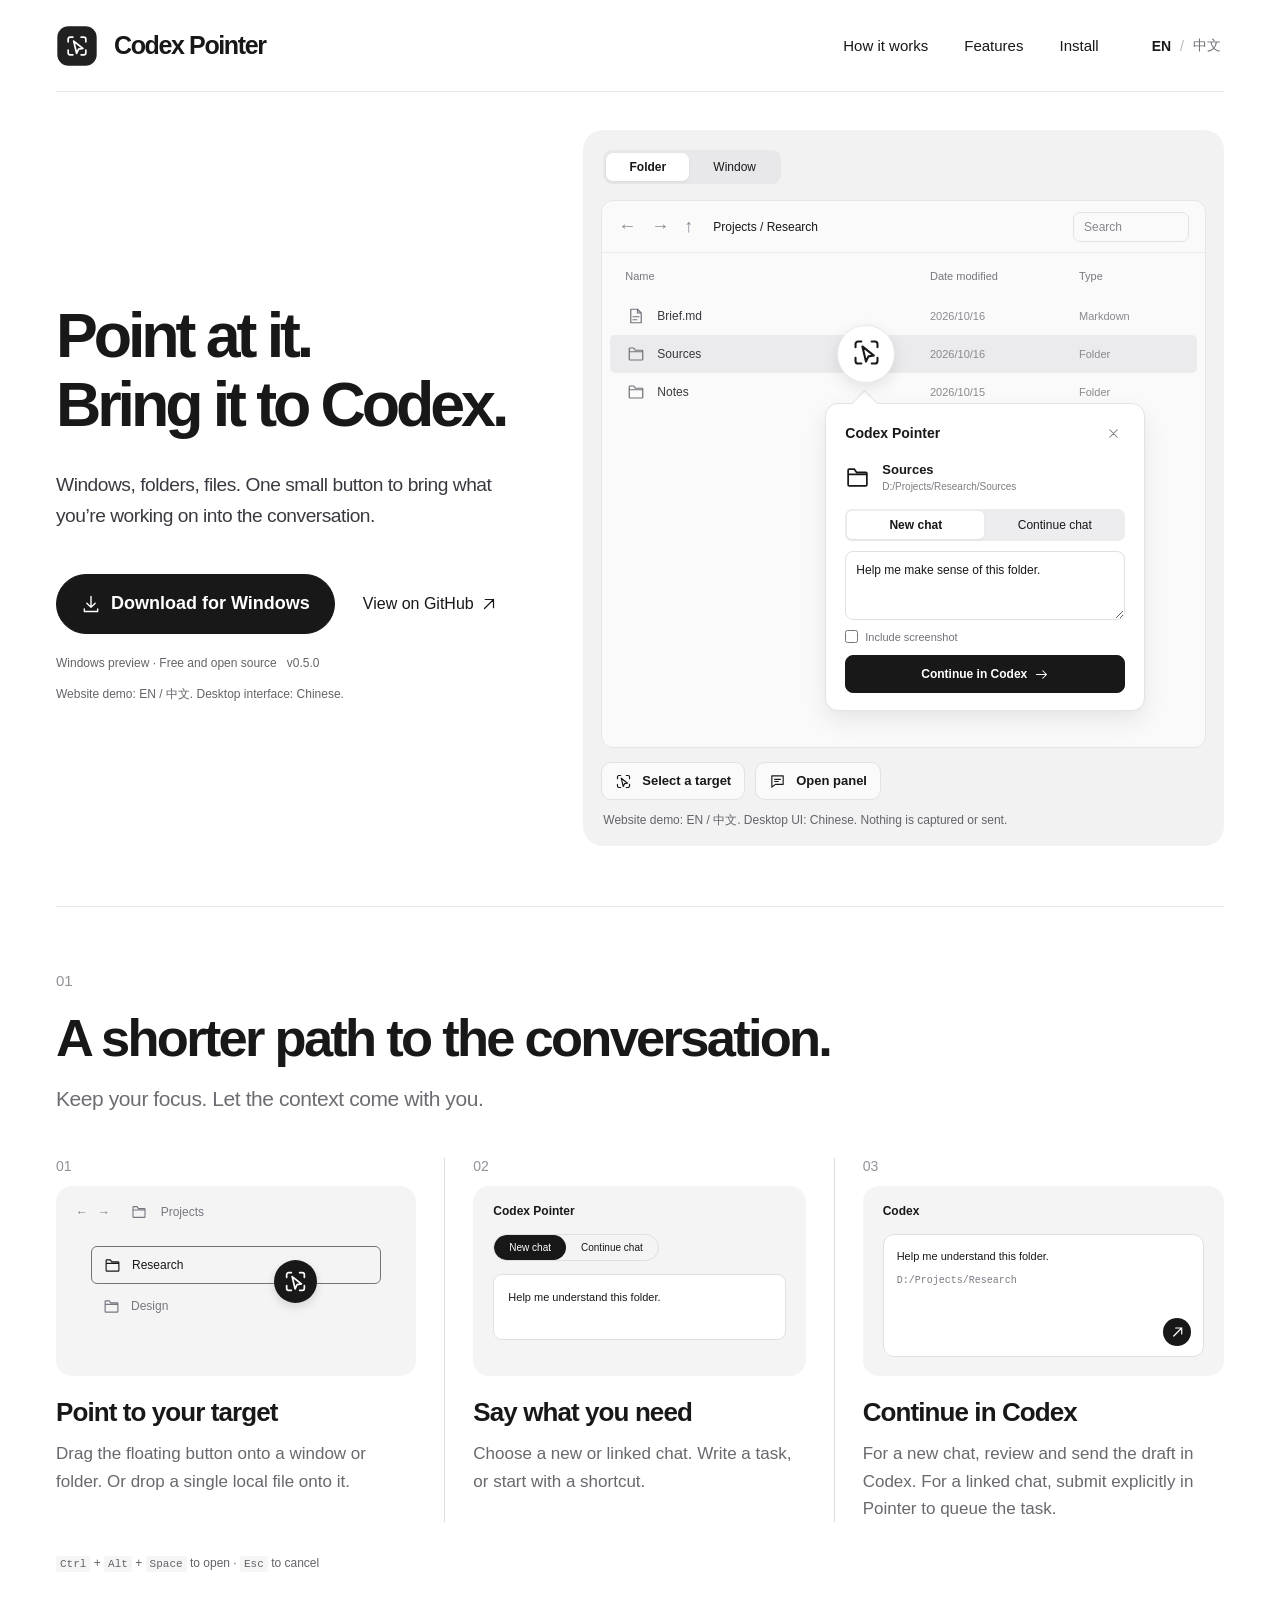
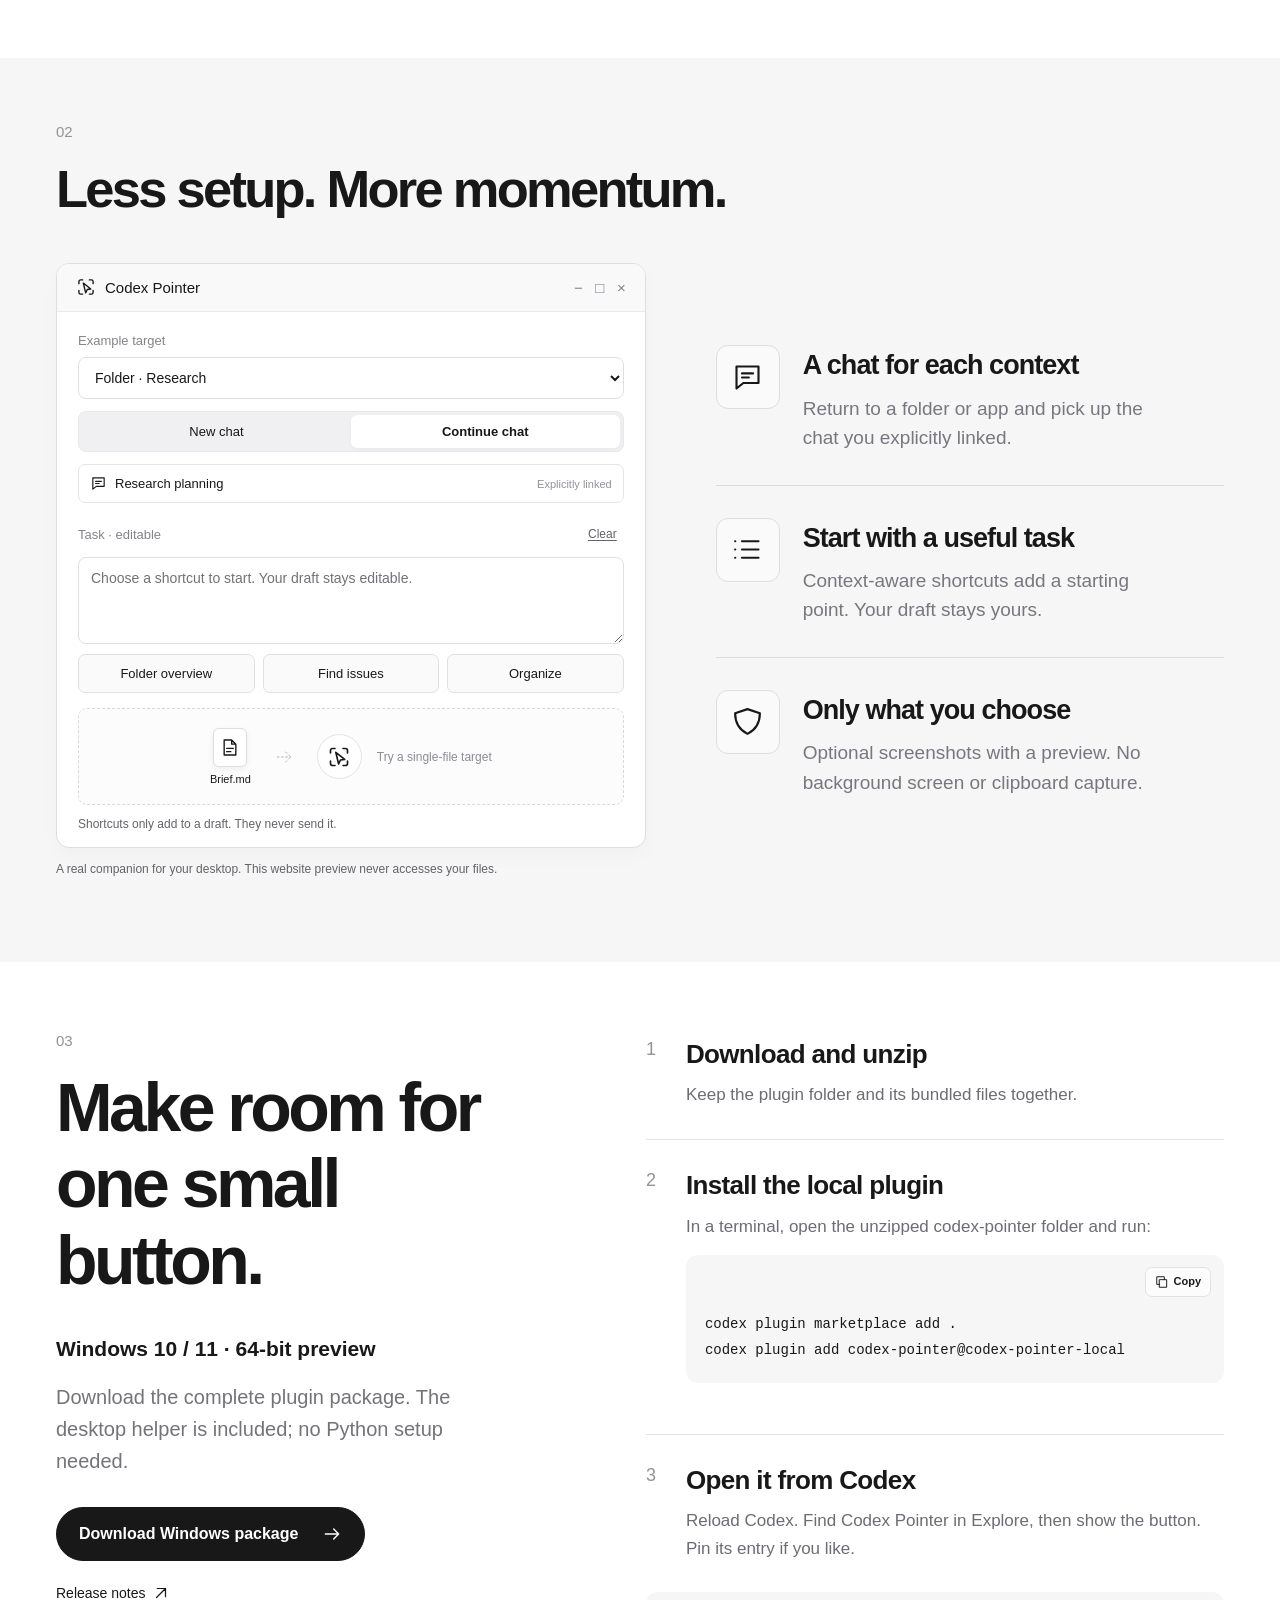
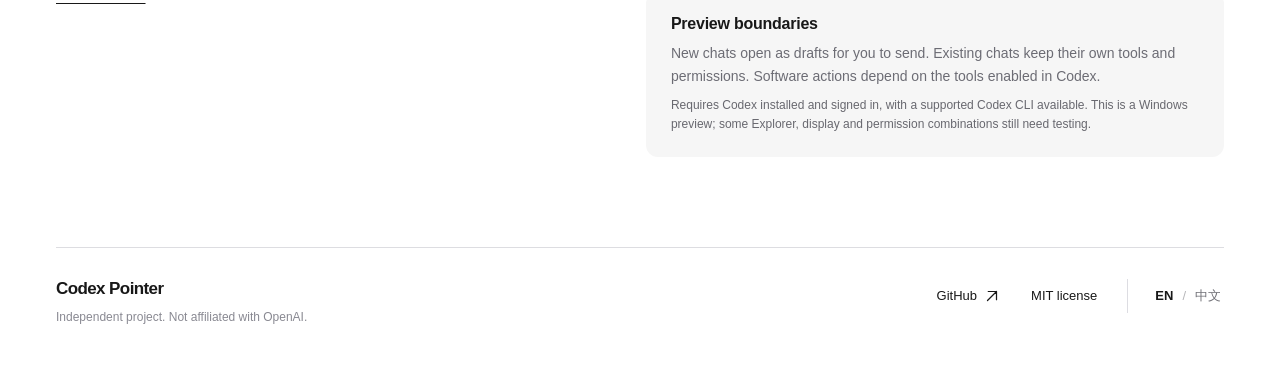
==== website/index.html @ 59f1fc60 "Add bilingual product website and GitHub Pages deployment" ====
<!doctype html>
<html lang="en">
  <head>
    <meta charset="utf-8" />
    <meta name="viewport" content="width=device-width,initial-scale=1" />
    <meta name="color-scheme" content="light" />
    <meta
      name="description"
      content="A small Windows button that brings your selected window, folder or file into Codex. Independent, free and open source."
    />
    <meta
      property="og:title"
      content="Codex Pointer — Point at it. Bring it to Codex."
    />
    <meta
      property="og:description"
      content="One small button. The context you choose. A shorter path to the conversation."
    />
    <meta property="og:type" content="website" />
    <meta name="theme-color" content="#ffffff" />
    <title>Codex Pointer — Point at it. Bring it to Codex.</title>
    <link rel="icon" type="image/svg+xml" href="assets/pointer.svg" />
    <link rel="stylesheet" href="styles.css" />
    <script defer src="config.js"></script>
    <script defer src="app.js"></script>
  </head>
  <body>
    <a class="skip-link" href="#main" data-i18n="skip">Skip to content</a>
    <header class="site-header shell">
      <a href="#" class="brand" aria-label="Codex Pointer home"
        ><img src="assets/pointer.svg" width="40" height="40" alt="" /><span
          >Codex Pointer</span
        ></a
      >
      <nav
        class="main-nav"
        aria-label="Main navigation"
        data-i18n-aria="navLabel"
      >
        <a href="#how-it-works" data-i18n="navHow">How it works</a
        ><a href="#features" data-i18n="navFeatures">Features</a
        ><a href="#install" data-i18n="navInstall">Install</a>
      </nav>
      <div class="language-switch" role="group" aria-label="Language">
        <button type="button" data-language="en" aria-pressed="true">EN</button
        ><span aria-hidden="true">/</span
        ><button type="button" data-language="zh" aria-pressed="false">
          中文
        </button>
      </div>
    </header>
    <main id="main" tabindex="-1">
      <section class="hero shell" aria-labelledby="hero-heading">
        <div class="hero-copy">
          <h1 id="hero-heading">
            <span data-i18n="heroOne">Point at it.</span
            ><span data-i18n="heroTwo">Bring it to Codex.</span>
          </h1>
          <p class="hero-description" data-i18n="heroBody">
            Windows, folders, files. One small button to bring what you’re
            working on into the conversation.
          </p>
          <div class="hero-actions">
            <a class="button primary" data-link="download" href="#install"
              ><span data-icon="download"></span
              ><span data-i18n="download">Download for Windows</span></a
            ><a class="text-link" data-link="repository" href="#install"
              ><span data-i18n="github">View on GitHub</span
              ><span data-icon="up-right"></span
            ></a>
          </div>
          <p class="release-caption">
            <span data-i18n="heroCaption"
              >Windows preview · Free and open source</span
            ><span class="version" data-version></span>
          </p>
          <p class="native-language" data-i18n="nativeLanguage">
            Website demo: EN / 中文. Desktop interface: Chinese.
          </p>
        </div>
        <div
          class="demo-canvas"
          aria-label="Interactive product preview"
          data-i18n-aria="demoLabel"
        >
          <div
            class="demo-tabs"
            role="tablist"
            aria-label="Example target"
            data-i18n-aria="demoTabs"
          >
            <button
              type="button"
              id="folder-tab"
              role="tab"
              aria-selected="true"
              aria-controls="demo-desktop"
              tabindex="0"
              data-demo-kind="folder"
              data-i18n="folder"
            >
              Folder</button
            ><button
              type="button"
              id="window-tab"
              role="tab"
              aria-selected="false"
              aria-controls="demo-desktop"
              tabindex="-1"
              data-demo-kind="window"
              data-i18n="window"
            >
              Window
            </button>
          </div>
          <div
            class="desktop-preview"
            id="demo-desktop"
            role="tabpanel"
            aria-labelledby="folder-tab"
          >
            <div class="explorer-toolbar">
              <span class="toolbar-arrows" aria-hidden="true"
                >← &nbsp; → &nbsp; ↑</span
              ><span class="breadcrumb" data-i18n="breadcrumb"
                >Projects / Research</span
              ><span class="mock-search" data-i18n="search">Search</span>
            </div>
            <div id="folder-content" class="folder-content">
              <div class="file-heading">
                <span data-i18n="name">Name</span
                ><span data-i18n="modified">Date modified</span
                ><span data-i18n="type">Type</span>
              </div>
              <button
                class="file-row"
                type="button"
                data-demo-file="brief"
                aria-pressed="false"
              >
                <span data-icon="file"></span><span>Brief.md</span
                ><time>2026/10/16</time
                ><span class="file-type">Markdown</span></button
              ><button
                class="file-row is-selected"
                type="button"
                data-demo-file="sources"
                aria-pressed="true"
              >
                <span data-icon="folder"></span><span>Sources</span
                ><time>2026/10/16</time
                ><span class="file-type" data-i18n="folder"
                  >Folder</span
                ></button
              ><button
                class="file-row"
                type="button"
                data-demo-file="notes"
                aria-pressed="false"
              >
                <span data-icon="folder"></span><span>Notes</span
                ><time>2026/10/15</time
                ><span class="file-type" data-i18n="folder">Folder</span>
              </button>
            </div>
            <div id="window-content" class="window-content" hidden>
              <div class="output-title">
                <span data-icon="window"></span
                ><span data-i18n="buildOutput">Build output</span>
              </div>
              <pre><span class="code-muted">&gt; npm run build</span>

Error: Cannot find module './config'
  at src/main.ts:12:8</pre>
              <p data-i18n="windowHint">
                Bring the window context into your next question.
              </p>
            </div>
            <button
              type="button"
              class="floating-pointer"
              id="demo-pointer"
              aria-expanded="true"
              aria-controls="demo-panel"
              aria-label="Toggle example panel"
              data-i18n-aria="togglePanel"
            >
              <span data-icon="pointer"></span>
            </button>
            <section
              class="demo-panel"
              id="demo-panel"
              aria-label="Example task panel"
              data-i18n-aria="panelLabel"
            >
              <div class="panel-header">
                <span>Codex Pointer</span
                ><button
                  type="button"
                  class="icon-button"
                  id="close-panel"
                  aria-label="Close example panel"
                  data-i18n-aria="closePanel"
                >
                  <span data-icon="close"></span>
                </button>
              </div>
              <div class="panel-target">
                <span data-icon="folder" id="demo-target-icon"></span>
                <div>
                  <strong id="demo-target-name">Sources</strong
                  ><span id="demo-target-path"
                    >D:/Projects/Research/Sources</span
                  >
                </div>
              </div>
              <div
                class="chat-tabs"
                role="group"
                aria-label="Example conversation"
                data-i18n-aria="chatChoice"
              >
                <button
                  type="button"
                  class="is-active"
                  data-chat="new"
                  aria-pressed="true"
                  data-i18n="newChat"
                >
                  New chat</button
                ><button
                  type="button"
                  data-chat="continue"
                  aria-pressed="false"
                  data-i18n="continueChat"
                >
                  Continue chat
                </button>
              </div>
              <p class="linked-chat" id="linked-chat" hidden>
                <span data-icon="chat"></span
                ><span data-i18n="linkedChat">Linked: Research planning</span>
              </p>
              <label class="sr-only" for="demo-task" data-i18n="taskLabel"
                >Example task</label
              ><textarea id="demo-task" rows="2" spellcheck="false">
Help me make sense of this folder.</textarea
              ><label class="screenshot-option"
                ><input type="checkbox" id="demo-screenshot" /><span
                  data-i18n="includeScreenshot"
                  >Include screenshot</span
                ></label
              ><button
                class="button primary demo-continue"
                id="demo-continue"
                type="button"
              >
                <span data-i18n="continueInCodex">Continue in Codex</span
                ><span data-icon="arrow"></span>
              </button>
            </section>
          </div>
          <div class="demo-controls">
            <button class="button quiet" id="select-target" type="button">
              <span data-icon="pointer"></span
              ><span data-i18n="selectTarget">Select a target</span></button
            ><button class="button quiet" id="open-panel" type="button">
              <span data-icon="chat"></span
              ><span data-i18n="openPanel">Open panel</span>
            </button>
          </div>
          <p
            class="demo-disclaimer"
            id="demo-status"
            role="status"
            data-i18n="demoNote"
          >
            Website demo: EN / 中文. Desktop UI: Chinese. Nothing is captured or
            sent.
          </p>
        </div>
      </section>
      <section
        class="workflow section shell"
        id="how-it-works"
        aria-labelledby="how-heading"
      >
        <div class="section-index" aria-hidden="true">01</div>
        <h2 id="how-heading" data-i18n="howHeading">
          A shorter path to the conversation.
        </h2>
        <p class="section-intro" data-i18n="howIntro">
          Keep your focus. Let the context come with you.
        </p>
        <div class="steps">
          <article class="step">
            <span class="step-number" aria-hidden="true">01</span>
            <div class="step-visual select-visual" aria-hidden="true">
              <div class="mini-toolbar">
                ← &nbsp; → &nbsp; <span data-icon="folder"></span> Projects
              </div>
              <div class="mini-file">
                <span data-icon="folder"></span><span>Research</span
                ><span class="mini-pointer"
                  ><span data-icon="pointer"></span
                ></span>
              </div>
              <div class="mini-file faded">
                <span data-icon="folder"></span> Design
              </div>
            </div>
            <h3 data-i18n="stepOneTitle">Point to your target</h3>
            <p data-i18n="stepOneBody">
              Drag the floating button onto a window or folder. Or drop a single
              local file onto it.
            </p>
          </article>
          <article class="step">
            <span class="step-number" aria-hidden="true">02</span>
            <div class="step-visual task-visual" aria-hidden="true">
              <div class="mini-title">Codex Pointer</div>
              <div class="mini-segment">
                <span data-i18n="newChat">New chat</span
                ><span data-i18n="continueChat">Continue chat</span>
              </div>
              <div class="mini-text" data-i18n="miniTask">
                Help me understand this folder.
              </div>
            </div>
            <h3 data-i18n="stepTwoTitle">Say what you need</h3>
            <p data-i18n="stepTwoBody">
              Choose a new or linked chat. Write a task, or start with a
              shortcut.
            </p>
          </article>
          <article class="step">
            <span class="step-number" aria-hidden="true">03</span>
            <div class="step-visual chat-visual" aria-hidden="true">
              <div class="mini-title">Codex</div>
              <div class="mini-chat">
                <span data-i18n="miniTask">Help me understand this folder.</span
                ><code>D:/Projects/Research</code
                ><span class="mini-send"><span data-icon="arrow"></span></span>
              </div>
            </div>
            <h3 data-i18n="stepThreeTitle">Continue in Codex</h3>
            <p data-i18n="stepThreeBody">
              For a new chat, review and send the draft in Codex. For a linked
              chat, submit explicitly in Pointer to queue the task.
            </p>
          </article>
        </div>
        <p class="keyboard-note">
          <kbd>Ctrl</kbd> + <kbd>Alt</kbd> + <kbd>Space</kbd>
          <span data-i18n="keyOpen">to open</span
          ><span aria-hidden="true"> · </span><kbd>Esc</kbd>
          <span data-i18n="keyCancel">to cancel</span>
        </p>
      </section>
      <section
        class="features section"
        id="features"
        aria-labelledby="features-heading"
      >
        <div class="shell">
          <div class="section-index" aria-hidden="true">02</div>
          <h2 id="features-heading" data-i18n="featureHeading">
            Less setup. More momentum.
          </h2>
          <div class="feature-layout">
            <div class="feature-demo">
              <div class="feature-panel">
                <div class="feature-panel-title">
                  <span data-icon="pointer"></span>Codex Pointer<span
                    class="fake-window-controls"
                    aria-hidden="true"
                    >− &nbsp; □ &nbsp; ×</span
                  >
                </div>
                <div class="feature-panel-body">
                  <label
                    class="field-label"
                    for="feature-context"
                    data-i18n="targetContext"
                    >Example target</label
                  ><select id="feature-context">
                    <option value="folder" data-i18n="sampleFolder">
                      Folder · Research
                    </option>
                    <option value="file" data-i18n="sampleFile">
                      File · Brief.md
                    </option>
                    <option value="window" data-i18n="sampleWindow">
                      Window · Build output
                    </option>
                  </select>
                  <div class="feature-chat-choice">
                    <span data-i18n="newChat">New chat</span
                    ><strong data-i18n="continueChat">Continue chat</strong>
                  </div>
                  <div class="remembered-chat">
                    <span data-icon="chat"></span
                    ><span data-i18n="researchChat">Research planning</span
                    ><span class="remembered-caption" data-i18n="explicitLink"
                      >Explicitly linked</span
                    >
                  </div>
                  <div class="field-label-row">
                    <label
                      for="shortcut-task"
                      class="field-label"
                      data-i18n="editableTask"
                      >Task · editable</label
                    ><button
                      type="button"
                      class="clear-task"
                      id="clear-task"
                      data-i18n="clearTask"
                    >
                      Clear
                    </button>
                  </div>
                  <textarea
                    id="shortcut-task"
                    rows="3"
                    data-i18n-placeholder="shortcutPlaceholder"
                    placeholder="Choose a shortcut to start. Your draft stays editable."
                  ></textarea>
                  <div
                    class="shortcut-buttons"
                    id="shortcut-buttons"
                    role="group"
                    aria-label="Example task shortcuts"
                    data-i18n-aria="shortcutLabel"
                  ></div>
                  <div class="file-drop-demo">
                    <button type="button" class="example-file" id="try-file">
                      <span data-icon="file"></span
                      ><span>Brief.md</span></button
                    ><span
                      class="drop-arrow"
                      data-icon="arrow"
                      aria-hidden="true"
                    ></span
                    ><span class="drop-pointer" aria-hidden="true"
                      ><span data-icon="pointer"></span
                    ></span>
                    <p data-i18n="tryFile">Try a single-file target</p>
                  </div>
                  <p
                    class="shortcut-status"
                    id="shortcut-status"
                    role="status"
                    data-i18n="shortcutsNote"
                  >
                    Shortcuts only fill a draft. They never send it.
                  </p>
                </div>
              </div>
              <p class="media-caption" data-i18n="featureDemoNote">
                A real companion for your desktop. This website preview never
                accesses your files.
              </p>
            </div>
            <div class="feature-list">
              <article>
                <span class="feature-icon" data-icon="chat"></span>
                <div>
                  <h3 data-i18n="featureOneTitle">A chat for each context</h3>
                  <p data-i18n="featureOneBody">
                    Return to a folder or app and pick up the chat you
                    explicitly linked.
                  </p>
                </div>
              </article>
              <article>
                <span class="feature-icon" data-icon="tasks"></span>
                <div>
                  <h3 data-i18n="featureTwoTitle">Start with a useful task</h3>
                  <p data-i18n="featureTwoBody">
                    Context-aware shortcuts add a starting point. Your draft
                    stays yours.
                  </p>
                </div>
              </article>
              <article>
                <span class="feature-icon" data-icon="shield"></span>
                <div>
                  <h3 data-i18n="featureThreeTitle">Only what you choose</h3>
                  <p data-i18n="featureThreeBody">
                    Optional screenshots with a preview. No background screen or
                    clipboard capture.
                  </p>
                </div>
              </article>
            </div>
          </div>
        </div>
      </section>
      <section
        class="install section shell"
        id="install"
        aria-labelledby="install-heading"
      >
        <div class="install-summary">
          <div class="section-index" aria-hidden="true">03</div>
          <h2 id="install-heading" data-i18n="installHeading">
            Make room for one small button.
          </h2>
          <p class="platform" data-i18n="platform">
            Windows 10 / 11 · 64-bit preview
          </p>
          <p class="install-description" data-i18n="installBody">
            Download the complete plugin package. The desktop helper is
            included; no Python setup needed.
          </p>
          <a
            class="button primary install-download"
            data-link="download"
            href="#install"
            ><span data-i18n="downloadPackage">Download Windows package</span
            ><span data-icon="arrow"></span></a
          ><a class="text-link release-link" data-link="release" href="#install"
            ><span data-i18n="releaseNotes">Release notes</span
            ><span data-icon="up-right"></span
          ></a>
        </div>
        <div class="install-instructions">
          <ol>
            <li>
              <h3 data-i18n="installOneTitle">Download and unzip</h3>
              <p data-i18n="installOneBody">
                Keep the plugin folder and its bundled files together.
              </p>
            </li>
            <li>
              <h3 data-i18n="installTwoTitle">Install the local plugin</h3>
              <p data-i18n="commandIntro">
                In a terminal, open the unzipped codex-pointer folder and run:
              </p>
              <div class="command-block">
                <pre id="install-commands"><code>codex plugin marketplace add .
codex plugin add codex-pointer@codex-pointer-local</code></pre>
                <button type="button" id="copy-commands" class="button quiet">
                  <span data-icon="copy"></span
                  ><span data-i18n="copy">Copy</span>
                </button>
              </div>
              <span id="copy-status" role="status" class="copy-status"></span>
            </li>
            <li>
              <h3 data-i18n="installThreeTitle">Open it from Codex</h3>
              <p data-i18n="installThreeBody">
                Reload Codex. Find Codex Pointer in Explore, then show the
                button. Pin its entry if you like.
              </p>
            </li>
          </ol>
          <aside class="preview-boundaries">
            <h3 data-i18n="boundariesTitle">Preview boundaries</h3>
            <p data-i18n="boundariesBody">
              New chats open as drafts for you to send. Existing chats keep
              their own tools and permissions. Software actions depend on the
              tools enabled in Codex.
            </p>
            <p data-i18n="requirements">
              Requires Codex installed and signed in, with a supported Codex CLI
              available. This is a Windows preview; some Explorer, display and
              permission combinations still need testing.
            </p>
          </aside>
        </div>
      </section>
    </main>
    <footer class="site-footer shell">
      <div>
        <a class="footer-brand" href="#">Codex Pointer</a>
        <p data-i18n="independent">
          Independent project. Not affiliated with OpenAI.
        </p>
      </div>
      <nav aria-label="Project links" data-i18n-aria="footerNav">
        <a class="text-link" data-link="repository" href="#install"
          >GitHub <span data-icon="up-right"></span></a
        ><a data-link="license" href="#install" data-i18n="license"
          >MIT license</a
        >
        <div class="language-switch" role="group" aria-label="Language">
          <button type="button" data-language="en" aria-pressed="true">
            EN</button
          ><span aria-hidden="true">/</span
          ><button type="button" data-language="zh" aria-pressed="false">
            中文
          </button>
        </div>
      </nav>
    </footer>
  </body>
</html>
---- website/styles.css ----
:root {
  --ink: #181818;
  --muted: #6c6c72;
  --surface: #f6f6f6;
  --line: #e7e7e7;
  --white: #fff;
  --radius: 18px;
  --ease: cubic-bezier(0.2, 0.75, 0.25, 1);
  font-family:
    Inter, "Segoe UI", Arial, "PingFang SC", "Microsoft YaHei", sans-serif;
  color: var(--ink);
  background: var(--white);
  font-synthesis: none;
}
* {
  box-sizing: border-box;
}
html {
  scroll-behavior: smooth;
  scroll-padding-top: 32px;
}
body {
  margin: 0;
}
button,
input,
textarea,
select {
  font: inherit;
}
button,
a,
input,
textarea,
select {
  -webkit-tap-highlight-color: transparent;
}
button,
a {
  touch-action: manipulation;
}
button {
  color: inherit;
  cursor: pointer;
}
a {
  color: inherit;
  text-decoration: none;
}
button {
  border: 0;
}
button:disabled {
  cursor: default;
}
button:focus-visible,
a:focus-visible,
input:focus-visible,
textarea:focus-visible,
select:focus-visible {
  outline: 2px solid var(--ink);
  outline-offset: 4px;
}
button:focus:not(:focus-visible) {
  outline: 0;
}
button,
textarea,
select,
input {
  accent-color: var(--ink);
}
[hidden] {
  display: none !important;
}
::selection {
  background: #dedee1;
  color: #111;
}
.shell {
  width: min(1392px, calc(100% - 112px));
  margin-inline: auto;
}
.site-header {
  min-height: 92px;
  display: flex;
  align-items: center;
  gap: 50px;
  border-bottom: 1px solid var(--line);
}
.brand {
  display: inline-flex;
  align-items: center;
  gap: 16px;
  font-size: 25px;
  font-weight: 650;
  letter-spacing: -0.055em;
  white-space: nowrap;
}
.brand img {
  border-radius: 11px;
  width: 42px;
  height: 42px;
}
.main-nav {
  margin-left: auto;
  display: flex;
  align-items: center;
  gap: 36px;
  font-size: 15px;
}
.main-nav a {
  padding-block: 12px;
}
.main-nav a,
.text-link {
  transition: color 150ms;
}
.main-nav a:hover,
.text-link:hover {
  color: #707075;
}
.language-switch {
  display: flex;
  align-items: center;
  gap: 6px;
  white-space: nowrap;
  font-size: 14px;
}
.language-switch button {
  background: transparent;
  padding: 8px 3px;
  color: #727278;
}
.language-switch button[aria-pressed="true"] {
  color: var(--ink);
  font-weight: 650;
}
.language-switch span {
  color: #b7b7ba;
}
.icon {
  display: inline-block;
  width: 20px;
  height: 20px;
  stroke: currentColor;
  fill: none;
  stroke-width: 1.65;
  stroke-linecap: round;
  stroke-linejoin: round;
  vertical-align: middle;
  flex-shrink: 0;
}
[data-icon] {
  display: inline-flex;
  align-items: center;
  justify-content: center;
  flex-shrink: 0;
}
.button {
  min-height: 48px;
  border-radius: 999px;
  display: inline-flex;
  align-items: center;
  justify-content: center;
  gap: 10px;
  padding: 13px 22px;
  font-size: 15px;
  font-weight: 550;
  line-height: 1.2;
  transition:
    background 160ms,
    transform 160ms,
    box-shadow 160ms;
}
.primary {
  background: var(--ink);
  color: white;
  border: 1px solid var(--ink);
}
.primary:hover {
  background: #343438;
  box-shadow: 0 4px 14px #00000014;
  transform: translateY(-1px);
}
.primary:active {
  transform: translateY(1px);
  box-shadow: none;
}
.quiet {
  background: #ffffffa8;
  border: 1px solid #e2e2e5;
  border-radius: 10px;
  font-size: 13px;
  min-height: 38px;
  padding: 9px 13px;
}
.quiet:hover {
  background: #fff;
  border-color: #c9c9cd;
}
.text-link {
  display: inline-flex;
  align-items: center;
  gap: 6px;
  font-size: 15px;
}
.text-link .icon {
  width: 18px;
  height: 18px;
}
.hero {
  min-height: 790px;
  display: grid;
  grid-template-columns: 0.43fr 0.57fr;
  gap: 44px;
  align-items: center;
  padding-block: 38px 60px;
}
.hero-copy {
  padding-bottom: 10px;
}
.hero h1 {
  font-size: clamp(43px, 4.6vw, 69px);
  line-height: 1.09;
  letter-spacing: -0.065em;
  font-weight: 650;
  margin: 0 0 32px;
}
.hero h1 span {
  display: block;
  white-space: nowrap;
}
.hero-description {
  font-size: clamp(17px, 1.5vw, 21px);
  line-height: 1.6;
  letter-spacing: -0.025em;
  max-width: 520px;
  margin: 0;
  color: #393940;
}
.hero-actions {
  margin-top: 42px;
  display: flex;
  align-items: center;
  gap: 28px;
  flex-wrap: wrap;
}
.hero-actions .button {
  min-height: 56px;
  font-size: 17px;
  padding-inline: 23px;
}
.hero-actions .text-link {
  font-size: 16px;
}
.release-caption {
  margin-top: 20px;
  font-size: 13px;
  color: #7a7a80;
  line-height: 1.6;
}
.version {
  font-size: 12px;
  margin-left: 10px;
  white-space: nowrap;
}
.demo-canvas {
  background: #f2f2f3;
  border-radius: 20px;
  min-width: 0;
  padding: 20px 18px 15px;
  position: relative;
}
.demo-tabs {
  display: inline-flex;
  gap: 2px;
  padding: 3px;
  background: #e8e8ea;
  border-radius: 9px;
  margin: 0 0 16px 2px;
}
.demo-tabs button {
  padding: 7px 22px;
  background: transparent;
  border-radius: 7px;
  font-size: 12px;
  min-width: 83px;
}
.demo-tabs button[aria-selected="true"] {
  background: #fff;
  box-shadow: 0 1px 3px #00000012;
  font-weight: 600;
}
.desktop-preview {
  height: 498px;
  background: #ffffffa8;
  border: 1px solid #e6e6e8;
  border-radius: 12px;
  position: relative;
  overflow: hidden;
}
.explorer-toolbar {
  height: 52px;
  display: flex;
  align-items: center;
  gap: 20px;
  border-bottom: 1px solid #eaeaec;
  padding: 0 16px;
  font-size: 12px;
}
.toolbar-arrows {
  font-size: 18px;
  color: #87878e;
}
.breadcrumb {
  white-space: nowrap;
}
.mock-search {
  margin-left: auto;
  width: 116px;
  border: 1px solid #e2e2e5;
  border-radius: 7px;
  padding: 7px 10px;
  color: #88888e;
  text-align: left;
}
.folder-content {
  padding: 0 8px;
}
.file-heading {
  display: grid;
  grid-template-columns: 1fr 139px 103px;
  gap: 10px;
  padding: 17px 15px 15px;
  font-size: 11px;
  color: #777780;
}
.file-row {
  display: grid;
  grid-template-columns: 22px 1fr 139px 103px;
  gap: 10px;
  width: 100%;
  align-items: center;
  padding: 10px 15px;
  text-align: left;
  background: transparent;
  border-radius: 5px;
  font-size: 12px;
  color: #38383e;
  transition: background 180ms;
}
.file-row .icon {
  width: 18px;
  height: 18px;
  color: #73737b;
}
.file-row time,
.file-type {
  color: #89898f;
  font-size: 11px;
}
.file-row.is-selected {
  background: #ebebed;
}
.file-row:hover {
  background: #e3e3e6;
}
.file-row:focus-visible {
  outline-offset: -2px;
}
.floating-pointer {
  position: absolute;
  top: 124px;
  left: 49%;
  z-index: 3;
  width: 58px;
  height: 58px;
  border-radius: 50%;
  background: #fff;
  box-shadow: 0 5px 16px #00000019;
  border: 1px solid #e9e9ec;
  transition:
    transform 180ms,
    box-shadow 180ms;
}
.floating-pointer .icon {
  height: 31px;
  width: 31px;
  stroke-width: 1.6;
}
.floating-pointer:hover {
  transform: translateY(-3px);
  box-shadow: 0 7px 22px #00000020;
}
.floating-pointer:active {
  transform: scale(0.96);
}
.demo-panel {
  position: absolute;
  z-index: 2;
  top: 202px;
  left: 46%;
  width: 292px;
  background: #fff;
  border: 1px solid #e3e3e6;
  border-radius: 13px;
  box-shadow:
    0 10px 25px #00000014,
    0 2px 5px #00000005;
  padding: 15px 17px;
  transform-origin: 45% 0;
  animation: panel-in 220ms var(--ease);
}
.demo-panel::before {
  content: "";
  position: absolute;
  top: -10px;
  left: 29px;
  width: 18px;
  height: 18px;
  transform: rotate(45deg);
  background: white;
  border-left: 1px solid #e3e3e6;
  border-top: 1px solid #e3e3e6;
}
.panel-header {
  font-size: 13px;
  font-weight: 600;
  display: flex;
  align-items: center;
  justify-content: space-between;
  margin-bottom: 17px;
  position: relative;
}
.icon-button {
  display: flex;
  justify-content: center;
  align-items: center;
  background: transparent;
  border-radius: 5px;
  width: 24px;
  height: 24px;
  color: #77777f;
}
.icon-button:hover {
  background: #f1f1f3;
}
.icon-button .icon {
  width: 15px;
  height: 15px;
}
.panel-target {
  display: flex;
  gap: 12px;
  align-items: center;
  margin-bottom: 17px;
  min-width: 0;
}
.panel-target > .icon,
.panel-target > [data-icon] .icon {
  width: 25px;
  height: 25px;
}
.panel-target > div {
  min-width: 0;
}
.panel-target strong {
  display: block;
  font-size: 13px;
  font-weight: 600;
  margin-bottom: 4px;
  white-space: nowrap;
  overflow: hidden;
  text-overflow: ellipsis;
}
.panel-target div span {
  font-size: 10px;
  display: block;
  color: #7c7c83;
  overflow: hidden;
  white-space: nowrap;
  text-overflow: ellipsis;
}
.chat-tabs {
  display: grid;
  grid-template-columns: 1fr 1fr;
  background: #ededf0;
  border-radius: 7px;
  padding: 2px;
  gap: 2px;
  margin-bottom: 10px;
}
.chat-tabs button {
  background: transparent;
  font-size: 11px;
  padding: 7px 4px;
  border-radius: 5px;
}
.chat-tabs button.is-active {
  background: #fff;
  box-shadow: 0 1px 3px #0000000e;
  font-weight: 600;
}
textarea {
  resize: vertical;
  display: block;
  line-height: 1.55;
  color: var(--ink);
  background: #fff;
  border: 1px solid #e0e0e4;
  border-radius: 8px;
  max-width: 100%;
}
.demo-panel textarea {
  width: 100%;
  min-height: 63px;
  max-height: 100px;
  font-size: 11px;
  padding: 9px 10px;
}
.linked-chat {
  font-size: 10px;
  display: flex;
  align-items: center;
  gap: 6px;
  color: #73737c;
  margin: 2px 0 8px;
}
.linked-chat .icon {
  width: 13px;
  height: 13px;
}
.screenshot-option {
  display: flex;
  align-items: center;
  gap: 7px;
  font-size: 10px;
  color: #71717a;
  margin: 10px 0 12px;
  cursor: pointer;
}
.screenshot-option input {
  margin: 0;
  width: 13px;
  height: 13px;
}
.demo-continue {
  width: 100%;
  font-size: 11px;
  min-height: 35px;
  padding: 9px 12px;
  gap: 7px;
  border-radius: 8px;
}
.demo-continue .icon {
  width: 15px;
  height: 15px;
}
.demo-controls {
  display: flex;
  gap: 10px;
  margin-top: 14px;
  align-items: center;
}
.demo-controls .icon {
  width: 17px;
  height: 17px;
}
.demo-disclaimer {
  margin: 11px 2px 0;
  color: #7c7c83;
  font-size: 10px;
  line-height: 1.6;
  min-height: 16px;
}
.window-content {
  padding: 21px 22px;
  color: #3f3f46;
}
.output-title {
  display: flex;
  align-items: center;
  gap: 8px;
  font-size: 13px;
  font-weight: 600;
}
.window-content pre {
  font-family: "SFMono-Regular", Consolas, monospace;
  font-size: 12px;
  line-height: 1.7;
  white-space: pre-wrap;
}
.code-muted {
  color: #8a8a92;
}
.window-content p {
  font-size: 11px;
  color: #85858d;
  max-width: 220px;
  line-height: 1.6;
}
.section {
  padding-block: 105px;
}
.workflow {
  border-top: 1px solid var(--line);
}
.section-index {
  font-size: 15px;
  color: #929298;
  margin-bottom: 20px;
}
.section h2 {
  font-size: clamp(33px, 3.5vw, 51px);
  line-height: 1.12;
  letter-spacing: -0.052em;
  font-weight: 650;
  margin: 0;
}
.section-intro {
  font-size: 21px;
  letter-spacing: -0.02em;
  line-height: 1.5;
  color: var(--muted);
  margin: 15px 0 0;
}
.steps {
  display: grid;
  grid-template-columns: repeat(3, minmax(0, 1fr));
  margin-top: 44px;
}
.step {
  padding: 0 28px;
  border-right: 1px solid #dedee1;
}
.step:first-child {
  padding-left: 0;
}
.step:last-child {
  padding-right: 0;
  border: 0;
}
.step-number {
  font-size: 14px;
  color: #929299;
  display: block;
  margin-bottom: 12px;
}
.step-visual {
  height: 190px;
  background: #f4f4f5;
  border-radius: 16px;
  overflow: hidden;
  padding: 18px 20px;
  margin-bottom: 21px;
  font-size: 12px;
  position: relative;
}
.mini-toolbar {
  display: flex;
  align-items: center;
  gap: 14px;
  color: #777780;
  margin-bottom: 26px;
}
.mini-toolbar .icon {
  width: 16px;
  height: 16px;
}
.mini-file {
  height: 38px;
  border: 1px solid #737379;
  border-radius: 6px;
  display: flex;
  align-items: center;
  gap: 11px;
  padding: 0 12px;
  position: relative;
  margin: 0 15px;
}
.mini-file .icon {
  width: 17px;
  height: 17px;
}
.mini-file.faded {
  border: 0;
  color: #777781;
  margin-top: 3px;
}
.mini-pointer {
  position: absolute;
  left: 63%;
  top: 13px;
  border-radius: 50%;
  background: var(--ink);
  color: white;
  box-shadow: 0 4px 10px #00000020;
  width: 43px;
  height: 43px;
  display: flex;
  align-items: center;
  justify-content: center;
}
.mini-pointer .icon {
  width: 25px;
  height: 25px;
}
.mini-title {
  font-size: 12px;
  font-weight: 600;
  margin-bottom: 16px;
}
.mini-segment {
  display: flex;
  border: 1px solid #dedee1;
  border-radius: 99px;
  overflow: hidden;
  margin-bottom: 13px;
  width: max-content;
  max-width: 100%;
  font-size: 10px;
}
.mini-segment > span {
  padding: 7px 15px;
}
.mini-segment > span:first-child {
  background: var(--ink);
  color: white;
  border-radius: 99px;
}
.mini-text {
  border: 1px solid #e0e0e3;
  border-radius: 9px;
  padding: 14px;
  background: #fff;
  font-size: 11px;
  height: 66px;
  line-height: 1.55;
}
.mini-chat {
  border: 1px solid #e0e0e3;
  border-radius: 11px;
  background: #fff;
  padding: 13px;
  min-height: 123px;
  line-height: 1.55;
  position: relative;
  font-size: 11px;
}
.mini-chat code {
  display: block;
  font:
    10px Consolas,
    monospace;
  color: #7a7a83;
  margin-top: 10px;
}
.mini-send {
  background: var(--ink);
  color: #fff;
  border-radius: 50%;
  position: absolute;
  right: 12px;
  bottom: 10px;
  width: 28px;
  height: 28px;
  display: flex;
  align-items: center;
  justify-content: center;
  transform: rotate(-45deg);
}
.mini-send .icon {
  width: 17px;
  height: 17px;
}
.step h3 {
  font-size: 24px;
  line-height: 1.2;
  letter-spacing: -0.035em;
  font-weight: 650;
  margin: 0 0 12px;
}
.step p {
  font-size: 16px;
  line-height: 1.6;
  color: #68686e;
  margin: 0;
  max-width: 370px;
}
.keyboard-note {
  font-size: 12px;
  color: #77777e;
  margin: 34px 0 0;
}
.keyboard-note kbd {
  font:
    11px "SFMono-Regular",
    Consolas,
    monospace;
  padding: 2px 4px;
  background: #f5f5f6;
  border-radius: 3px;
}
.features {
  background: #f6f6f6;
}
.feature-layout {
  display: grid;
  grid-template-columns: 1.16fr 1fr;
  gap: 70px;
  margin-top: 44px;
  align-items: center;
}
.feature-panel {
  background: white;
  border: 1px solid #dedee2;
  border-radius: 13px;
  box-shadow: 0 9px 20px #00000006;
  overflow: hidden;
}
.feature-panel-title {
  height: 43px;
  background: #f9f9fa;
  border-bottom: 1px solid #e9e9ec;
  display: flex;
  align-items: center;
  gap: 9px;
  font-size: 12px;
  padding: 0 19px;
}
.feature-panel-title .icon {
  width: 17px;
  height: 17px;
}
.fake-window-controls {
  color: #81818a;
  margin-left: auto;
}
.feature-panel-body {
  padding: 19px 21px 12px;
}
.field-label {
  display: block;
  font-size: 11px;
  line-height: 1.5;
  color: #84848b;
  margin-bottom: 7px;
}
.feature-panel select {
  width: 100%;
  border: 1px solid #dfdfe3;
  border-radius: 8px;
  background: white;
  font-size: 12px;
  padding: 10px 12px;
  margin-bottom: 12px;
  color: var(--ink);
}
.feature-chat-choice {
  display: grid;
  grid-template-columns: 1fr 1fr;
  background: #f0f0f2;
  border: 1px solid #e8e8eb;
  border-radius: 8px;
  padding: 3px;
  font-size: 11px;
  text-align: center;
  margin-bottom: 12px;
}
.feature-chat-choice span,
.feature-chat-choice strong {
  padding: 9px 4px;
  font-weight: 400;
}
.feature-chat-choice strong {
  font-weight: 550;
  border-radius: 6px;
  background: #fff;
  box-shadow: 0 1px 4px #00000008;
}
.remembered-chat {
  font-size: 11px;
  border: 1px solid #e5e5e8;
  border-radius: 7px;
  padding: 10px 11px;
  display: flex;
  align-items: center;
  gap: 8px;
  margin-bottom: 15px;
}
.remembered-chat .icon {
  width: 15px;
  height: 15px;
}
.remembered-caption {
  margin-left: auto;
  font-size: 9px;
  color: #92929b;
}
.field-label-row {
  display: flex;
  align-items: center;
  justify-content: space-between;
}
.clear-task {
  font-size: 10px;
  background: transparent;
  color: #85858f;
  padding: 2px 1px;
  margin-bottom: 7px;
  text-decoration: underline;
  text-underline-offset: 2px;
}
.feature-panel textarea {
  padding: 10px 12px;
  width: 100%;
  font-size: 12px;
  min-height: 76px;
  max-height: 180px;
}
.feature-panel textarea::placeholder {
  color: #9a9aa1;
}
.shortcut-buttons {
  display: flex;
  gap: 8px;
  margin-top: 10px;
}
.shortcut-buttons button {
  flex: 1;
  min-width: 0;
  border: 1px solid #e0e0e4;
  border-radius: 7px;
  background: #fafafa;
  padding: 9px 3px;
  font-size: 11px;
  transition: background 150ms;
}
.shortcut-buttons button:hover {
  background: #eeeeef;
}
.file-drop-demo {
  border: 1px dashed #d8d8de;
  border-radius: 9px;
  margin-top: 15px;
  display: flex;
  align-items: center;
  justify-content: center;
  gap: 15px;
  padding: 15px 12px;
  background: #fcfcfc;
}
.example-file {
  display: flex;
  flex-direction: column;
  align-items: center;
  background: transparent;
  gap: 6px;
  font-size: 9px;
  padding: 0;
}
.example-file > .icon,
.example-file > [data-icon] > .icon {
  height: 39px;
  width: 34px;
  padding: 6px;
  background: #fff;
  box-shadow: 0 2px 6px #00000010;
  border: 1px solid #dddde3;
  border-radius: 6px;
}
.example-file:hover > .icon,
.example-file:hover > [data-icon] > .icon {
  border-color: #777780;
}
.drop-arrow .icon {
  width: 36px;
  color: #a0a0a8;
  stroke-dasharray: 2 3;
  stroke-width: 1;
}
.drop-pointer {
  display: flex;
  align-items: center;
  justify-content: center;
  border: 1px solid #e4e4e8;
  background: #fff;
  border-radius: 50%;
  width: 45px;
  height: 45px;
}
.drop-pointer .icon {
  width: 24px;
  height: 24px;
}
.file-drop-demo p {
  font-size: 10px;
  color: #8c8c95;
  max-width: 95px;
  line-height: 1.55;
}
.shortcut-status {
  font-size: 10px;
  line-height: 1.5;
  color: #8a8a94;
  margin: 10px 0 0;
  min-height: 16px;
}
.media-caption {
  font-size: 11px;
  line-height: 1.6;
  color: #888891;
  margin: 12px 0 0;
}
.feature-list article {
  display: flex;
  gap: 23px;
  padding: 32px 0;
  border-bottom: 1px solid #dcdce0;
}
.feature-list article:first-child {
  padding-top: 0;
}
.feature-list article:last-child {
  padding-bottom: 0;
  border: 0;
}
.feature-icon {
  display: flex;
  align-items: center;
  justify-content: center;
  width: 58px;
  height: 58px;
  border: 1px solid #dddde2;
  background: #ffffff88;
  border-radius: 12px;
}
.feature-icon .icon {
  width: 30px;
  height: 30px;
  stroke-width: 1.55;
}
.feature-list h3 {
  margin: 4px 0 12px;
  font-size: 25px;
  line-height: 1.2;
  letter-spacing: -0.035em;
  font-weight: 650;
}
.feature-list p {
  margin: 0;
  color: #77777f;
  font-size: 17px;
  line-height: 1.55;
  max-width: 375px;
}
.install {
  display: grid;
  grid-template-columns: 1fr 1.18fr;
  gap: 100px;
  padding-bottom: 90px;
}
.install h2 {
  max-width: 480px;
  font-size: clamp(37px, 3.8vw, 57px);
  line-height: 1.13;
}
.platform {
  font-size: 18px;
  font-weight: 600;
  margin: 38px 0 20px;
}
.install-description {
  font-size: 18px;
  line-height: 1.6;
  max-width: 440px;
  color: #73737a;
  margin: 0 0 30px;
}
.install-download {
  font-size: 16px;
  gap: 24px;
  min-height: 54px;
}
.release-link {
  display: flex;
  width: max-content;
  margin-top: 23px;
  text-decoration: underline;
  text-underline-offset: 5px;
  font-size: 14px;
}
.install-instructions {
  padding-top: 6px;
}
.install-instructions ol {
  list-style: none;
  counter-reset: install;
  padding: 0;
  margin: 0;
}
.install-instructions li {
  counter-increment: install;
  position: relative;
  padding: 0 0 30px 40px;
  margin: 0 0 29px;
  border-bottom: 1px solid #e2e2e5;
}
.install-instructions li::before {
  content: counter(install);
  position: absolute;
  left: 0;
  top: 1px;
  font-size: 18px;
  color: #93939a;
}
.install-instructions li:last-child {
  padding-bottom: 0;
  border: 0;
}
.install-instructions h3 {
  font-size: 23px;
  line-height: 1.25;
  letter-spacing: -0.025em;
  margin: 0 0 11px;
  font-weight: 650;
}
.install-instructions p {
  font-size: 15px;
  color: #6c6c74;
  line-height: 1.65;
  margin: 0;
}
.command-block {
  margin-top: 14px;
  padding: 20px 14px 19px 19px;
  background: #f6f6f7;
  border-radius: 12px;
  position: relative;
}
.command-block pre {
  white-space: pre-wrap;
  overflow-wrap: anywhere;
  font-family: "SFMono-Regular", Consolas, monospace;
  font-size: 12px;
  line-height: 1.9;
  margin: 0;
  padding-right: 0;
  padding-top: 36px;
}
.command-block .quiet {
  position: absolute;
  right: 13px;
  top: 12px;
  font-size: 11px;
  min-height: 30px;
  padding: 6px 9px;
  gap: 5px;
  border-radius: 7px;
}
.command-block .icon {
  width: 14px;
  height: 14px;
}
.copy-status {
  color: #777780;
  font-size: 11px;
  display: block;
  margin-top: 7px;
  min-height: 14px;
}
.preview-boundaries {
  background: #f6f6f6;
  border-radius: 12px;
  padding: 22px 25px;
}
.preview-boundaries h3 {
  font-size: 14px;
  margin: 0 0 8px;
  letter-spacing: -0.015em;
}
.preview-boundaries p {
  font-size: 12px;
  line-height: 1.6;
  margin: 0;
}
.preview-boundaries p + p {
  margin-top: 9px;
  color: #93939b;
}
.site-footer {
  border-top: 1px solid #dddde1;
  padding-block: 31px 42px;
  display: flex;
  justify-content: space-between;
  align-items: flex-start;
  gap: 25px;
}
.footer-brand {
  font-size: 17px;
  font-weight: 650;
  letter-spacing: -0.035em;
}
.site-footer p {
  font-size: 12px;
  color: #898992;
  margin: 9px 0 0;
  line-height: 1.5;
}
.site-footer nav {
  display: flex;
  align-items: center;
  gap: 30px;
  font-size: 13px;
}
.site-footer nav > .text-link {
  font-size: 13px;
}
.site-footer .language-switch {
  border-left: 1px solid #dddde2;
  padding-left: 24px;
  font-size: 13px;
}
.skip-link {
  position: absolute;
  left: 20px;
  top: 12px;
  z-index: 30;
  transform: translateY(-150%);
  background: var(--ink);
  color: white;
  padding: 12px;
  border-radius: 6px;
}
.skip-link:focus {
  transform: translateY(0);
}
.sr-only {
  position: absolute;
  width: 1px;
  height: 1px;
  padding: 0;
  margin: -1px;
  overflow: hidden;
  clip: rect(0, 0, 0, 0);
  white-space: nowrap;
  border: 0;
}
@keyframes panel-in {
  from {
    opacity: 0;
    transform: translateY(-5px) scale(0.98);
  }
  to {
    opacity: 1;
    transform: translateY(0) scale(1);
  }
}
html[lang="zh-CN"] .hero h1 {
  letter-spacing: -0.045em;
  font-weight: 650;
  line-height: 1.2;
}
html[lang="zh-CN"] .hero-description {
  line-height: 1.8;
}
html[lang="zh-CN"] .hero h1 span:last-child {
  font-size: 0.9em;
}
html[lang="zh-CN"] .section h2 {
  letter-spacing: -0.035em;
}
@media (min-width: 1550px) {
  .hero {
    min-height: 815px;
    gap: 48px;
  }
  .desktop-preview {
    height: 525px;
  }
  .demo-panel {
    width: 306px;
    top: 207px;
  }
  .hero h1 {
    font-size: 71px;
  }
  .hero-actions {
    gap: 30px;
  }
  .demo-panel textarea {
    min-height: 68px;
  }
  .demo-continue {
    min-height: 38px;
  }
  .demo-canvas {
    padding: 20px;
  }
  .demo-panel {
    left: 46%;
  }
}
@media (max-width: 1230px) {
  .shell {
    width: calc(100% - 72px);
  }
  .site-header {
    gap: 30px;
  }
  .main-nav {
    gap: 25px;
  }
  .hero {
    gap: 27px;
    grid-template-columns: 0.43fr 0.57fr;
    min-height: 740px;
  }
  .hero h1 {
    font-size: 4.5vw;
  }
  .hero-actions {
    gap: 18px;
  }
  .hero-actions .button {
    font-size: 14px;
    padding-inline: 19px;
    min-height: 51px;
  }
  .hero-actions .text-link {
    font-size: 14px;
  }
  .demo-canvas {
    padding: 16px 13px 13px;
  }
  .desktop-preview {
    height: 490px;
  }
  .demo-panel {
    width: 270px;
    left: auto;
    right: 18px;
    top: 202px;
  }
  .file-heading {
    grid-template-columns: 1fr 95px 63px;
  }
  .file-row {
    grid-template-columns: 21px 1fr 95px 63px;
  }
  .explorer-toolbar {
    padding: 0 12px;
    gap: 12px;
  }
  .mock-search {
    width: 83px;
  }
  .toolbar-arrows {
    font-size: 15px;
  }
  .floating-pointer {
    left: 47%;
  }
  .demo-controls .quiet {
    font-size: 11px;
    padding: 8px 10px;
  }
  .feature-layout {
    gap: 42px;
  }
  .feature-list article {
    gap: 17px;
  }
  .feature-list h3 {
    font-size: 22px;
  }
  .feature-list p {
    font-size: 16px;
  }
  .feature-icon {
    width: 49px;
    height: 49px;
  }
  .feature-icon .icon {
    width: 27px;
    height: 27px;
  }
  .install {
    gap: 58px;
  }
  .step {
    padding-inline: 21px;
  }
  .step h3 {
    font-size: 22px;
  }
  .step-visual {
    padding: 18px 15px;
  }
  .mini-file {
    margin-inline: 0;
  }
  .step p {
    font-size: 15px;
  }
  .hero-description {
    font-size: 17px;
  }
}
@media (max-width: 950px) {
  .hero {
    grid-template-columns: 1fr;
    padding-top: 65px;
    gap: 43px;
  }
  .hero-copy {
    max-width: 700px;
  }
  .hero h1 {
    font-size: 66px;
  }
  .hero h1 span {
    display: inline;
    white-space: normal;
  }
  .hero h1 span:first-child::after {
    content: " ";
  }
  .hero-description {
    font-size: 19px;
    max-width: 550px;
  }
  .hero-actions {
    margin-top: 27px;
  }
  .demo-canvas {
    width: 100%;
    padding: 20px;
  }
  .desktop-preview {
    height: 485px;
  }
  .demo-panel {
    right: 12%;
    width: 300px;
    top: 180px;
  }
  .floating-pointer {
    left: auto;
    right: 41%;
    top: 108px;
  }
  .file-heading {
    grid-template-columns: 1fr 160px 110px;
  }
  .file-row {
    grid-template-columns: 22px 1fr 160px 110px;
  }
  .demo-disclaimer {
    font-size: 11px;
  }
  .section {
    padding-block: 78px;
  }
  .section h2 {
    font-size: 40px;
  }
  .section-intro {
    font-size: 19px;
  }
  .steps {
    gap: 0;
  }
  .step {
    padding-inline: 15px;
  }
  .step-visual {
    height: 170px;
    padding-inline: 13px;
  }
  .step h3 {
    font-size: 21px;
  }
  .step p {
    font-size: 14px;
  }
  .mini-segment > span {
    padding-inline: 9px;
    font-size: 9px;
  }
  .mini-file {
    font-size: 10px;
    gap: 6px;
    padding-inline: 9px;
  }
  .feature-layout {
    grid-template-columns: 1fr;
    gap: 40px;
  }
  .feature-panel {
    max-width: 630px;
  }
  .feature-list {
    display: grid;
    grid-template-columns: repeat(3, minmax(0, 1fr));
    gap: 22px;
  }
  .feature-list article {
    display: block;
    border: 0;
    padding: 0;
  }
  .feature-list h3 {
    font-size: 21px;
    margin-top: 18px;
  }
  .feature-list p {
    font-size: 15px;
  }
  .feature-icon {
    width: 48px;
    height: 48px;
  }
  .install {
    gap: 40px;
    grid-template-columns: 1fr 1.2fr;
  }
  .install h2 {
    font-size: 38px;
  }
  .install-description {
    font-size: 16px;
  }
  .platform {
    font-size: 16px;
    margin-top: 28px;
  }
  .install-download {
    font-size: 13px;
    gap: 12px;
    padding-inline: 19px;
  }
  .install-instructions h3 {
    font-size: 20px;
  }
  .install-instructions p {
    font-size: 13px;
  }
  .install-instructions li {
    padding-left: 28px;
  }
  .command-block pre {
    font-size: 11px;
  }
  .preview-boundaries {
    padding: 17px;
  }
  .preview-boundaries p {
    font-size: 11px;
  }
}
@media (max-width: 640px) {
  .shell {
    width: calc(100% - 40px);
  }
  .site-header {
    min-height: 105px;
    display: grid;
    grid-template-columns: 1fr auto;
    gap: 7px 16px;
    padding-block: 17px 13px;
  }
  .brand {
    font-size: 20px;
    gap: 10px;
  }
  .brand img {
    height: 32px;
    width: 32px;
    border-radius: 9px;
  }
  .main-nav {
    grid-column: 1/-1;
    grid-row: 2;
    gap: 25px;
    margin-left: 0;
    font-size: 12px;
    justify-content: flex-start;
  }
  .main-nav a {
    padding-block: 4px;
  }
  .site-header > .language-switch {
    grid-column: 2;
    grid-row: 1;
    font-size: 12px;
  }
  .hero {
    padding-top: 42px;
    gap: 27px;
    padding-bottom: 51px;
    min-height: 0;
  }
  .hero-copy {
    padding: 0;
  }
  .hero h1 {
    font-size: 45px;
    line-height: 1.08;
    letter-spacing: -0.057em;
    margin-bottom: 22px;
  }
  .hero h1 span {
    display: block;
    white-space: nowrap;
  }
  .hero h1 span:last-child {
    font-size: 0.95em;
  }
  .hero-description {
    font-size: 16px;
    line-height: 1.65;
    max-width: 360px;
  }
  .hero-actions {
    margin-top: 26px;
    gap: 16px;
  }
  .hero-actions .button {
    font-size: 13px;
    min-height: 46px;
    padding: 12px 16px;
  }
  .hero-actions .text-link {
    font-size: 12px;
    gap: 3px;
  }
  .hero-actions .icon {
    width: 16px;
    height: 16px;
  }
  .release-caption {
    font-size: 10px;
    margin-top: 15px;
  }
  .version {
    font-size: 10px;
    margin-left: 7px;
  }
  .demo-canvas {
    border-radius: 15px;
    padding: 13px 10px 11px;
  }
  .demo-tabs {
    margin-bottom: 10px;
  }
  .demo-tabs button {
    font-size: 11px;
    padding: 6px 17px;
    min-width: 70px;
  }
  .desktop-preview {
    height: 470px;
    border-radius: 9px;
  }
  .explorer-toolbar {
    height: 43px;
    padding: 0 10px;
    gap: 9px;
    font-size: 10px;
  }
  .toolbar-arrows {
    font-size: 12px;
    white-space: nowrap;
  }
  .mock-search {
    display: none;
  }
  .file-heading {
    grid-template-columns: 1fr 85px;
    padding: 12px 7px 10px;
    font-size: 9px;
  }
  .file-heading span:last-child {
    display: none;
  }
  .file-row {
    grid-template-columns: 18px 1fr 85px;
    gap: 6px;
    padding: 9px 7px;
    font-size: 10px;
  }
  .file-row .icon {
    width: 15px;
    height: 15px;
  }
  .file-row time {
    font-size: 9px;
  }
  .file-type {
    display: none;
  }
  .floating-pointer {
    top: 123px;
    right: 43%;
    width: 46px;
    height: 46px;
  }
  .floating-pointer .icon {
    width: 27px;
    height: 27px;
  }
  .demo-panel {
    width: 248px;
    right: 14px;
    top: 187px;
    border-radius: 12px;
    padding: 13px 14px;
  }
  .panel-header {
    font-size: 11px;
    margin-bottom: 12px;
  }
  .panel-target {
    gap: 9px;
    margin-bottom: 13px;
  }
  .panel-target strong {
    font-size: 11px;
  }
  .panel-target div span {
    font-size: 9px;
  }
  .panel-target > [data-icon] .icon {
    height: 22px;
    width: 22px;
  }
  .chat-tabs button {
    font-size: 10px;
    padding: 6px 4px;
  }
  .demo-panel textarea {
    font-size: 10px;
    min-height: 57px;
    padding: 8px;
  }
  .screenshot-option {
    font-size: 9px;
    margin: 9px 0 10px;
  }
  .demo-continue {
    min-height: 32px;
    font-size: 10px;
    padding: 8px 10px;
  }
  .demo-controls {
    margin-top: 11px;
    gap: 8px;
  }
  .demo-controls .quiet {
    font-size: 10px;
    min-height: 33px;
    padding: 7px 9px;
    gap: 5px;
  }
  .demo-controls .icon {
    width: 14px;
    height: 14px;
  }
  .demo-disclaimer {
    font-size: 9px;
    margin: 9px 2px 0;
  }
  .window-content {
    padding: 17px 14px;
  }
  .window-content pre {
    font-size: 10px;
  }
  .window-content p {
    font-size: 10px;
    max-width: 210px;
  }
  .output-title {
    font-size: 11px;
  }
  .section {
    padding-block: 58px;
  }
  .section-index {
    font-size: 12px;
    margin-bottom: 16px;
  }
  .section h2 {
    font-size: 34px;
    line-height: 1.13;
    letter-spacing: -0.045em;
  }
  .section-intro {
    font-size: 16px;
    margin-top: 14px;
    line-height: 1.6;
  }
  .steps {
    grid-template-columns: 1fr;
    margin-top: 30px;
    gap: 29px;
  }
  .step,
  .step:first-child,
  .step:last-child {
    padding: 0;
    border: 0;
  }
  .step-number {
    font-size: 12px;
    margin-bottom: 10px;
  }
  .step-visual {
    height: 185px;
    margin-bottom: 17px;
    padding: 19px 22px;
  }
  .mini-file {
    font-size: 12px;
    margin-inline: 23px;
  }
  .mini-toolbar {
    margin-bottom: 24px;
  }
  .mini-title {
    font-size: 12px;
  }
  .mini-segment {
    font-size: 11px;
  }
  .mini-segment > span {
    padding: 7px 18px;
    font-size: 10px;
  }
  .mini-text {
    font-size: 12px;
  }
  .mini-chat {
    min-height: 118px;
    font-size: 12px;
  }
  .step h3 {
    font-size: 24px;
    margin-bottom: 10px;
  }
  .step p {
    font-size: 15px;
    max-width: 100%;
    line-height: 1.7;
  }
  .keyboard-note {
    margin-top: 28px;
    font-size: 10px;
    line-height: 1.8;
  }
  .keyboard-note kbd {
    font-size: 9px;
  }
  .feature-layout {
    margin-top: 30px;
    gap: 28px;
  }
  .feature-panel-title {
    height: 39px;
    padding-inline: 14px;
    font-size: 11px;
  }
  .feature-panel-body {
    padding: 16px 14px 10px;
  }
  .feature-panel select {
    font-size: 11px;
  }
  .feature-panel textarea {
    font-size: 11px;
  }
  .feature-chat-choice {
    font-size: 10px;
  }
  .remembered-chat {
    font-size: 10px;
    padding: 9px;
  }
  .remembered-caption {
    font-size: 8px;
  }
  .shortcut-buttons {
    gap: 6px;
  }
  .shortcut-buttons button {
    font-size: 10px;
    padding-block: 9px;
  }
  .file-drop-demo {
    gap: 12px;
    padding-block: 14px;
  }
  .file-drop-demo p {
    font-size: 9px;
  }
  .shortcut-status {
    font-size: 9px;
  }
  .media-caption {
    font-size: 10px;
  }
  .feature-list {
    grid-template-columns: 1fr;
    gap: 0;
  }
  .feature-list article,
  .feature-list article:first-child,
  .feature-list article:last-child {
    display: flex;
    gap: 18px;
    padding: 25px 0;
    border-bottom: 1px solid #dedee2;
  }
  .feature-list article:last-child {
    padding-bottom: 0;
    border-bottom: 0;
  }
  .feature-list h3 {
    font-size: 23px;
    margin: 1px 0 9px;
  }
  .feature-list p {
    font-size: 15px;
  }
  .feature-icon {
    width: 45px;
    height: 45px;
    border-radius: 10px;
  }
  .feature-icon .icon {
    width: 26px;
    height: 26px;
  }
  .install {
    grid-template-columns: 1fr;
    gap: 38px;
    padding-bottom: 55px;
  }
  .install h2 {
    font-size: 40px;
    max-width: 340px;
  }
  .platform {
    font-size: 16px;
    margin: 25px 0 16px;
  }
  .install-description {
    font-size: 16px;
    margin-bottom: 25px;
  }
  .install-download {
    font-size: 14px;
    min-height: 49px;
    gap: 20px;
  }
  .release-link {
    font-size: 13px;
    margin-top: 19px;
  }
  .install-instructions {
    padding-top: 0;
  }
  .install-instructions li {
    padding-left: 29px;
    margin-bottom: 24px;
    padding-bottom: 24px;
  }
  .install-instructions h3 {
    font-size: 21px;
  }
  .install-instructions p {
    font-size: 14px;
    line-height: 1.7;
  }
  .install-instructions li::before {
    font-size: 16px;
  }
  .command-block {
    padding: 16px 12px;
  }
  .command-block pre {
    font-size: 10px;
    padding-top: 35px;
    line-height: 1.9;
  }
  .command-block .quiet {
    font-size: 10px;
    top: 10px;
    right: 10px;
  }
  .preview-boundaries {
    padding: 18px;
  }
  .preview-boundaries h3 {
    font-size: 13px;
  }
  .preview-boundaries p {
    font-size: 12px;
    line-height: 1.7;
  }
  .site-footer {
    flex-direction: column;
    padding: 25px 0 31px;
    gap: 20px;
  }
  .footer-brand {
    font-size: 17px;
  }
  .site-footer p {
    font-size: 11px;
    line-height: 1.7;
    max-width: 340px;
  }
  .site-footer nav {
    gap: 24px;
    font-size: 12px;
    flex-wrap: wrap;
  }
  .site-footer nav > .text-link {
    font-size: 12px;
  }
  .site-footer .language-switch {
    padding-left: 17px;
    font-size: 12px;
  }
  html[lang="zh-CN"] .hero h1 {
    font-size: 43px;
    line-height: 1.22;
  }
  html[lang="zh-CN"] .hero h1 span:last-child {
    font-size: 0.94em;
  }
  html[lang="zh-CN"] .section h2 {
    font-size: 33px;
  }
  html[lang="zh-CN"] .install h2 {
    font-size: 39px;
  }
}
@media (max-width: 370px) {
  .hero h1 {
    font-size: 40px;
  }
  .hero-actions {
    gap: 12px;
  }
  .hero-actions .button {
    font-size: 12px;
    padding-inline: 13px;
  }
  .hero-actions .text-link {
    font-size: 11px;
  }
  .demo-panel {
    width: 230px;
    right: 9px;
  }
  .brand {
    font-size: 18px;
  }
  .hero h1 span:last-child {
    font-size: 0.9em;
  }
  html[lang="zh-CN"] .hero h1 {
    font-size: 38px;
  }
  .feature-list h3 {
    font-size: 21px;
  }
  .section h2 {
    font-size: 31px;
  }
}
@media (prefers-reduced-motion: reduce) {
  html {
    scroll-behavior: auto;
  }
  *,
  *::before,
  *::after {
    animation-duration: 0.01ms !important;
    transition-duration: 0.01ms !important;
    animation-iteration-count: 1 !important;
  }
}
/* Keep the complete popover visible, including its linked-chat state. */
@media (min-width: 1231px) {
  .hero-copy {
    padding-top: 40px;
  }
  .hero h1 {
    font-size: clamp(62px, 4.9vw, 76px);
  }
  .desktop-preview {
    height: 548px;
  }
  .demo-panel {
    width: 320px;
    left: 37%;
    right: auto;
    padding: 17px 19px;
  }
  .floating-pointer {
    left: 39%;
    right: auto;
  }
  .demo-panel textarea {
    font-size: 12px;
    min-height: 69px;
  }
  .panel-header {
    font-size: 14px;
  }
  .chat-tabs button {
    font-size: 12px;
  }
  .screenshot-option {
    font-size: 11px;
  }
  .demo-continue {
    font-size: 12px;
    min-height: 38px;
  }
  .hero-actions .button {
    min-height: 60px;
    font-size: 18px;
    padding-inline: 24px;
  }
}
@media (min-width: 951px) and (max-width: 1230px) {
  .desktop-preview {
    height: 535px;
  }
}
@media (min-width: 641px) and (max-width: 950px) {
  .desktop-preview {
    height: 550px;
  }
}
@media (max-width: 640px) {
  .desktop-preview {
    height: 498px;
  }
}
/* Readable chrome and section type at desktop preview scale. */
@media (min-width: 951px) {
  .workflow {
    padding-block: 65px 88px;
  }
  .features {
    padding-block: 65px 82px;
  }
  .section h2 {
    font-size: clamp(47px, 4.1vw, 63px);
  }
  .step h3 {
    font-size: 26px;
  }
  .step p {
    font-size: 17px;
  }
  .feature-panel-title {
    font-size: 15px;
    height: 48px;
  }
  .feature-panel-title .icon {
    width: 20px;
    height: 20px;
  }
  .field-label {
    font-size: 13px;
  }
  .feature-panel select {
    font-size: 14px;
    padding: 11px 12px;
  }
  .feature-chat-choice {
    font-size: 13px;
  }
  .remembered-chat {
    font-size: 13px;
  }
  .remembered-chat .icon {
    width: 17px;
    height: 17px;
  }
  .remembered-caption {
    font-size: 11px;
  }
  .clear-task {
    font-size: 12px;
  }
  .feature-panel textarea {
    font-size: 14px;
    min-height: 87px;
  }
  .shortcut-buttons button {
    font-size: 13px;
    padding: 11px 5px;
  }
  .file-drop-demo {
    padding: 19px 15px;
  }
  .example-file {
    font-size: 11px;
  }
  .file-drop-demo p {
    font-size: 12px;
    max-width: 120px;
  }
  .shortcut-status {
    font-size: 11px;
  }
  .media-caption {
    font-size: 12px;
  }
  .feature-list h3 {
    font-size: 27px;
  }
  .feature-list p {
    font-size: 19px;
  }
  .feature-icon {
    height: 64px;
    width: 64px;
  }
  .feature-icon .icon {
    width: 33px;
    height: 33px;
  }
  .install {
    padding-top: 70px;
  }
  .install h2 {
    font-size: 68px;
    max-width: 520px;
  }
  .platform {
    font-size: 21px;
  }
  .install-description {
    font-size: 20px;
  }
  .install-instructions h3 {
    font-size: 26px;
  }
  .install-instructions p {
    font-size: 17px;
  }
  .command-block pre {
    font-size: 14px;
  }
  .preview-boundaries h3 {
    font-size: 16px;
  }
  .preview-boundaries p {
    font-size: 14px;
  }
  .preview-boundaries p + p {
    font-size: 12px;
  }
  .keyboard-note {
    font-size: 13px;
  }
  .keyboard-note kbd {
    font-size: 12px;
  }
}
@media (min-width: 951px) and (max-width: 1230px) {
  .install h2 {
    font-size: 54px;
  }
  .feature-list h3 {
    font-size: 24px;
  }
  .feature-list p {
    font-size: 17px;
  }
  .feature-panel select,
  .feature-panel textarea {
    font-size: 13px;
  }
  .shortcut-buttons button {
    font-size: 11px;
  }
  .remembered-caption {
    font-size: 9px;
  }
  .install-instructions p {
    font-size: 15px;
  }
  .command-block pre {
    font-size: 12px;
  }
  .section h2 {
    font-size: 49px;
  }
}
@media (max-width: 640px) {
  .shortcut-buttons button {
    min-height: 42px;
  }
  .language-switch button {
    min-height: 36px;
  }
  .example-file {
    min-height: 48px;
  }
}
/* Explanations remain readable at every viewport, including the demo's limits. */
.release-caption,
.native-language,
.demo-disclaimer,
.shortcut-status,
.media-caption,
.copy-status,
.keyboard-note {
  font-size: 12px;
  color: #636369;
}
.native-language {
  line-height: 1.65;
  margin: 8px 0 0;
  max-width: 510px;
}
.demo-disclaimer {
  line-height: 1.6;
  min-height: 20px;
}
.shortcut-status {
  line-height: 1.6;
  min-height: 20px;
}
.preview-boundaries p + p {
  color: #68686f;
  font-size: 12px;
}
.feature-panel textarea::placeholder {
  color: #717178;
}
.clear-task {
  min-height: 32px;
  min-width: 40px;
  padding: 5px 7px;
  color: #636369;
}
.keyboard-note kbd {
  font-size: 11px;
}
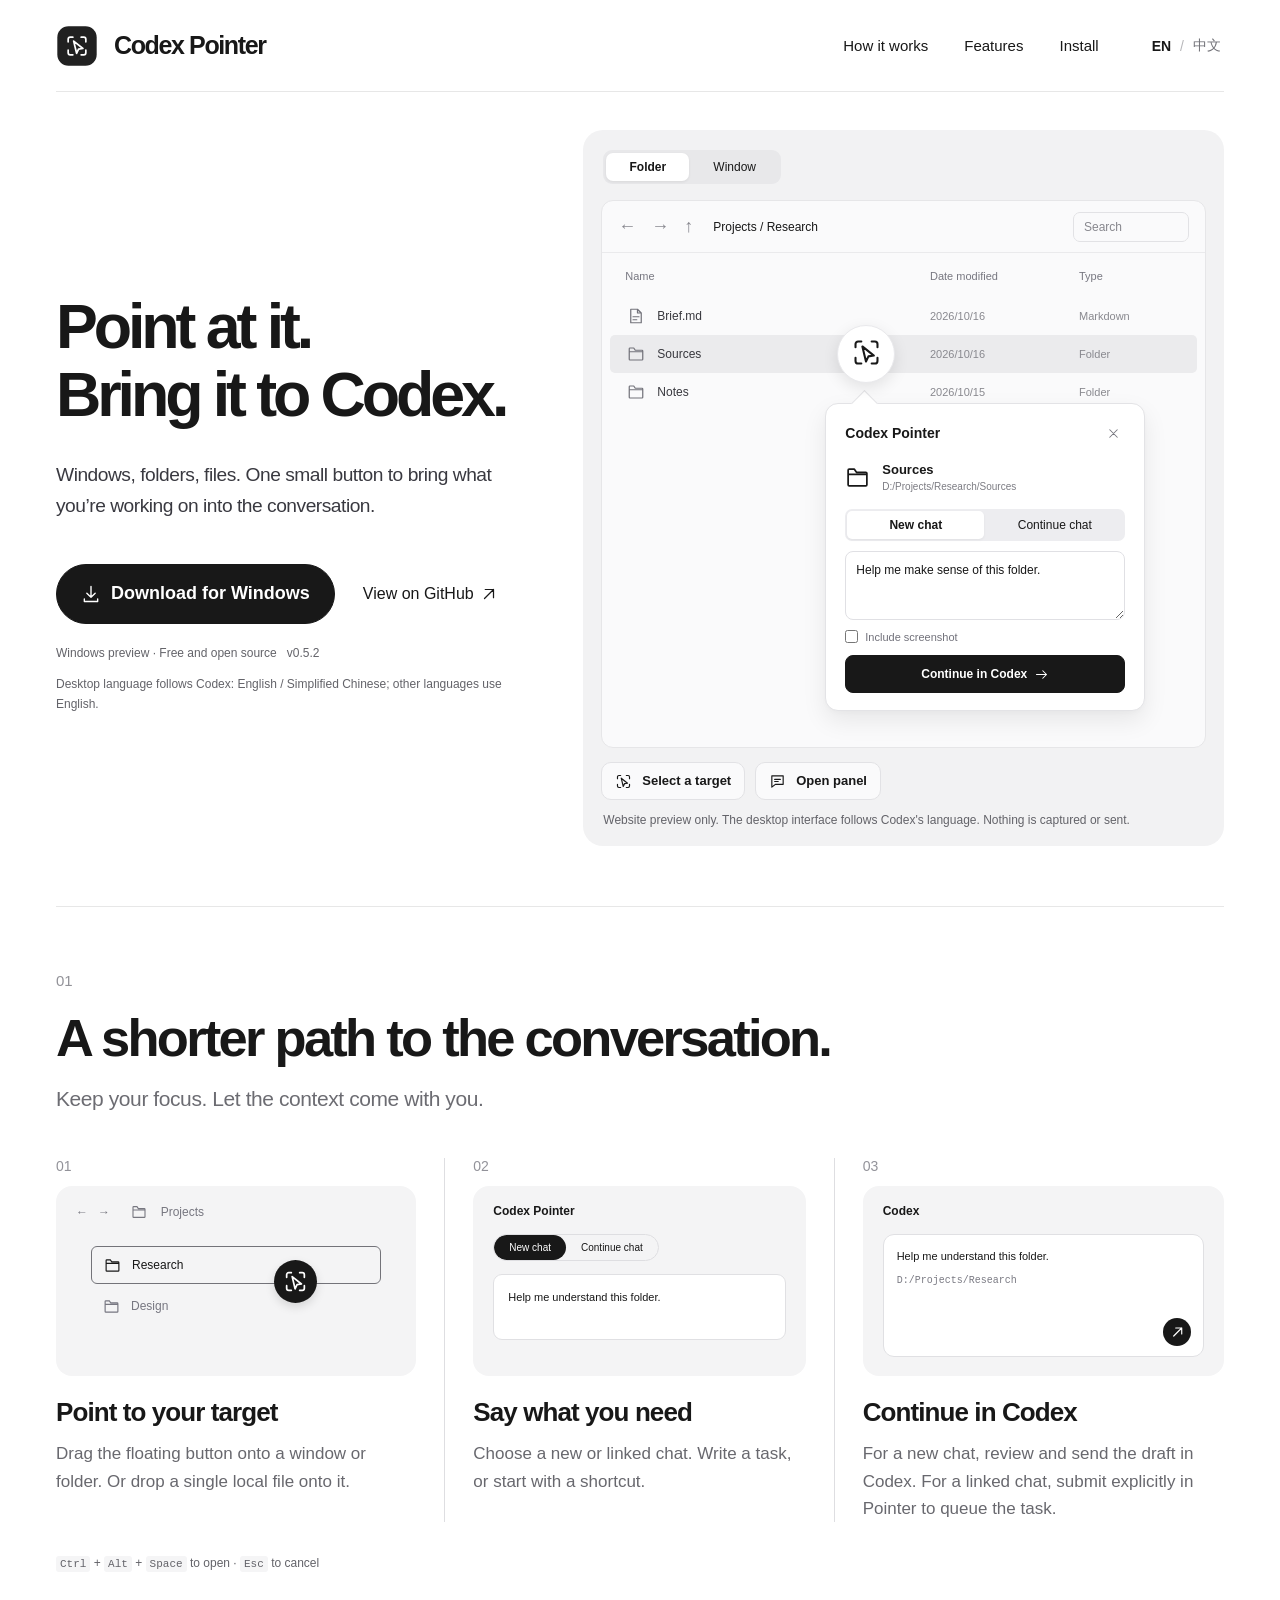
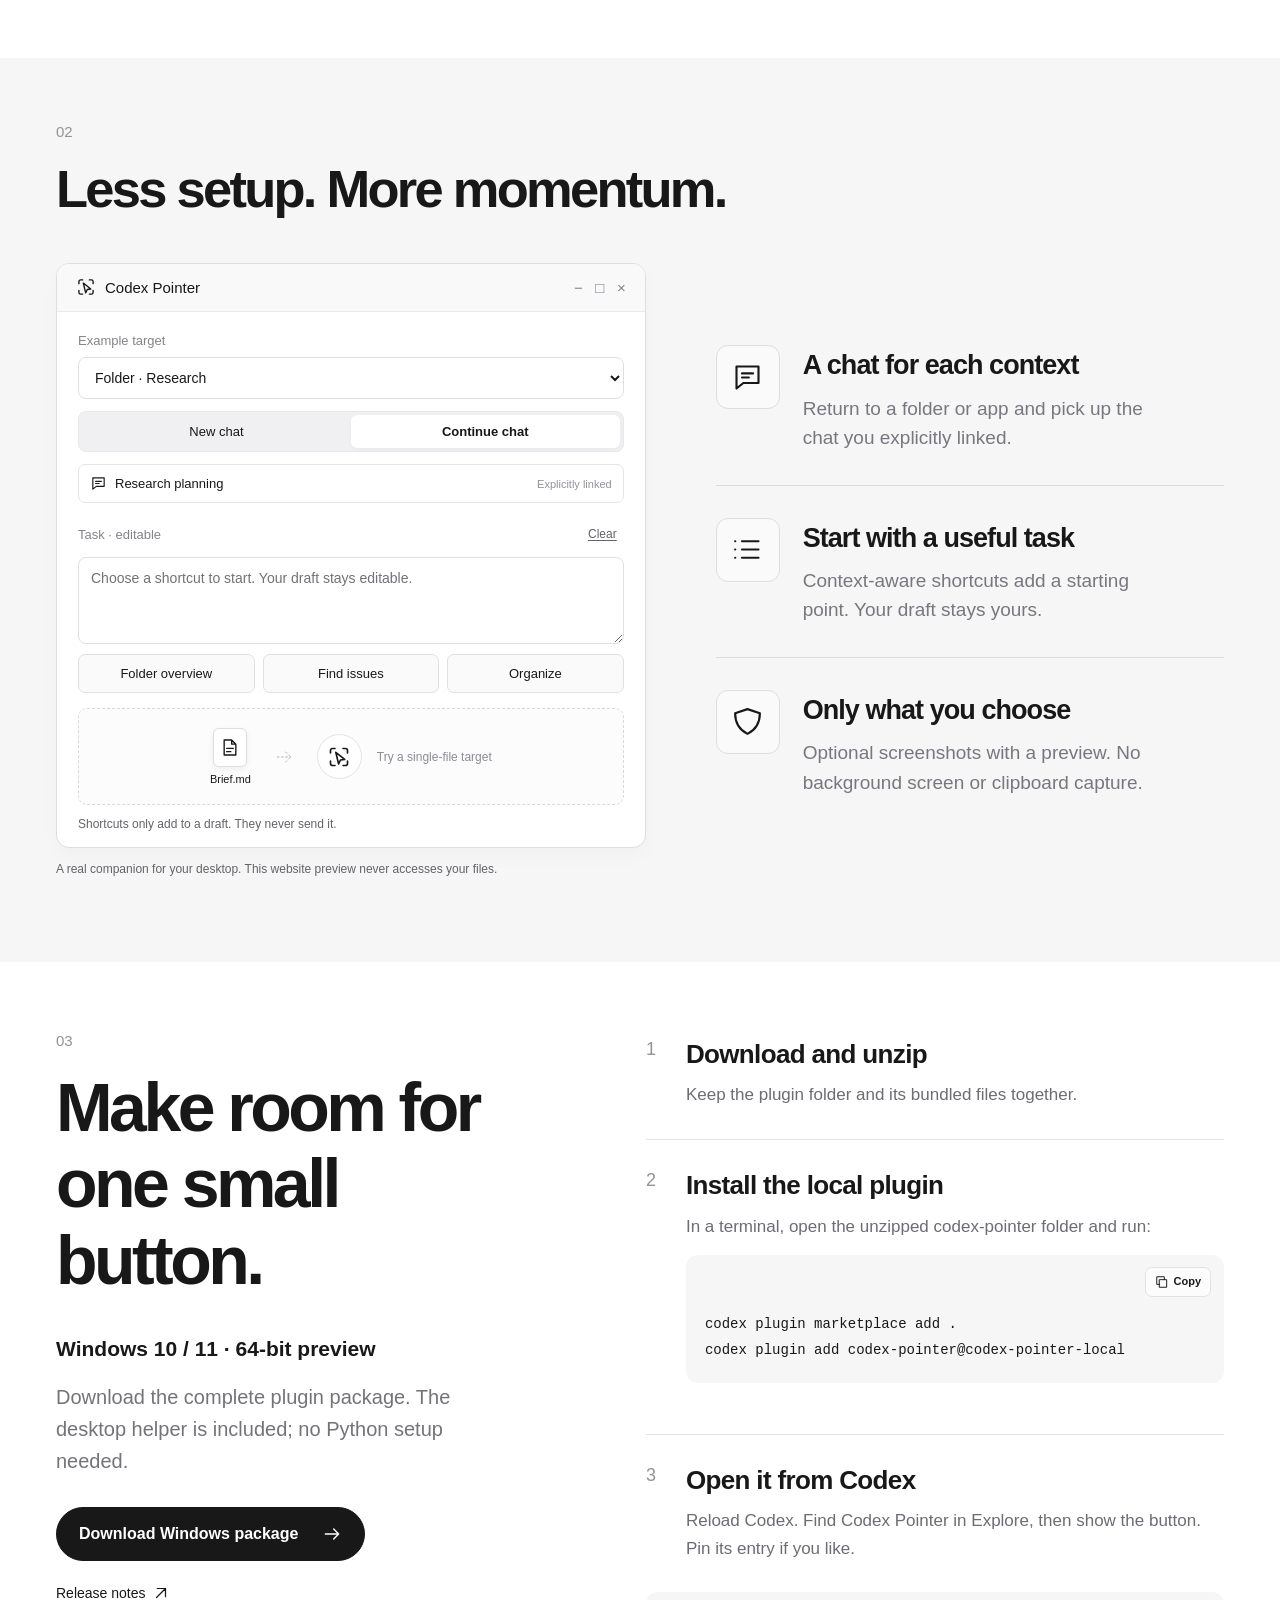
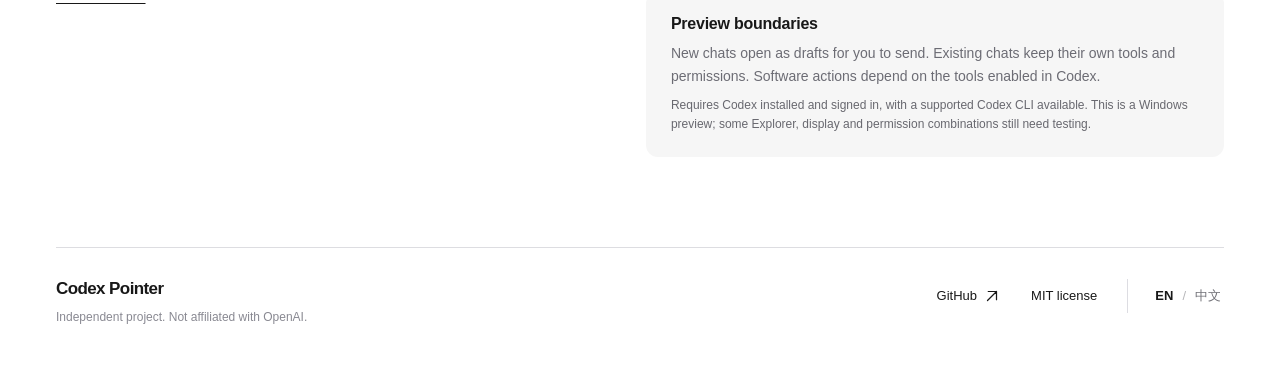
==== commit a4bf3df3: "Follow Codex language and add matching bilingual README previews" ====
--- a/website/index.html
+++ b/website/index.html
@@ -75,7 +75,8 @@
             ><span class="version" data-version></span>
           </p>
           <p class="native-language" data-i18n="nativeLanguage">
-            Website demo: EN / 中文. Desktop interface: Chinese.
+            Desktop language follows Codex: English / Simplified Chinese; other
+            languages use English.
           </p>
         </div>
         <div
@@ -275,8 +276,8 @@
             role="status"
             data-i18n="demoNote"
           >
-            Website demo: EN / 中文. Desktop UI: Chinese. Nothing is captured or
-            sent.
+            Website preview only. The desktop interface follows Codex's
+            language. Nothing is captured or sent.
           </p>
         </div>
       </section>
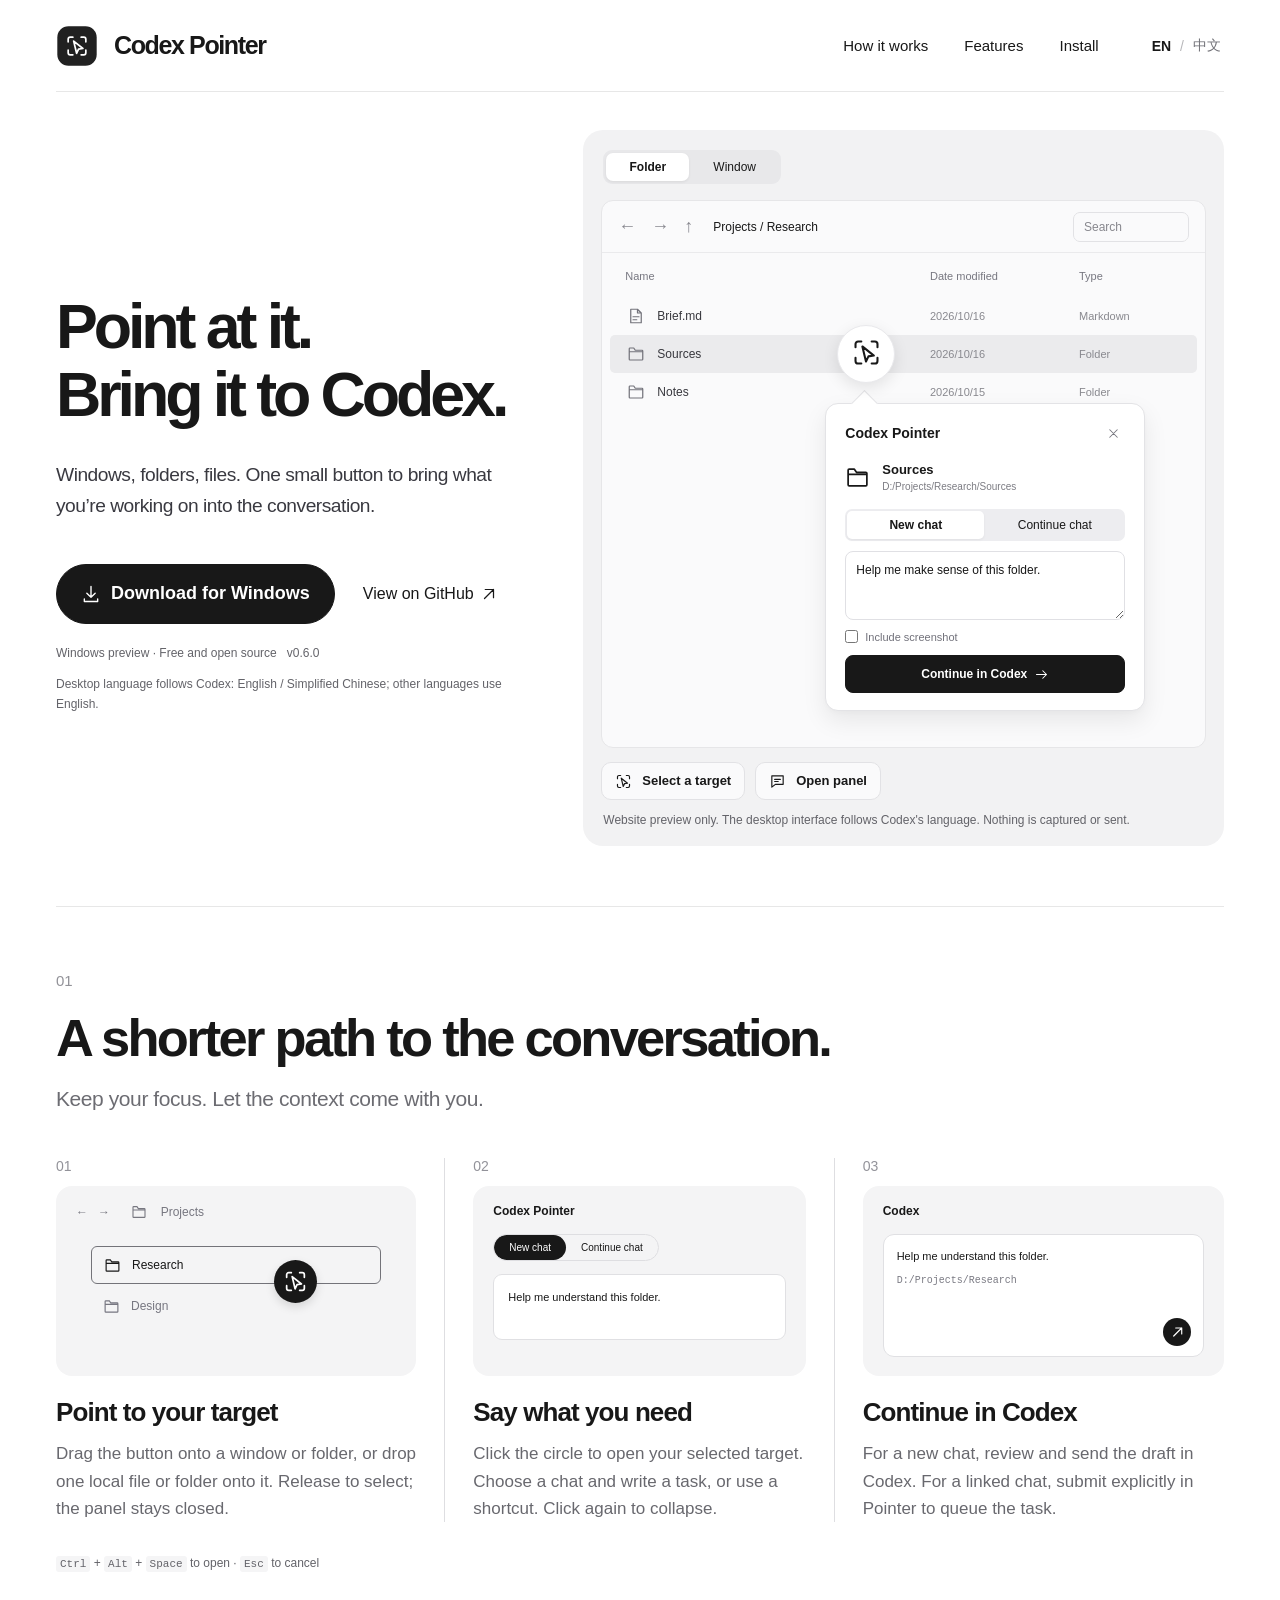
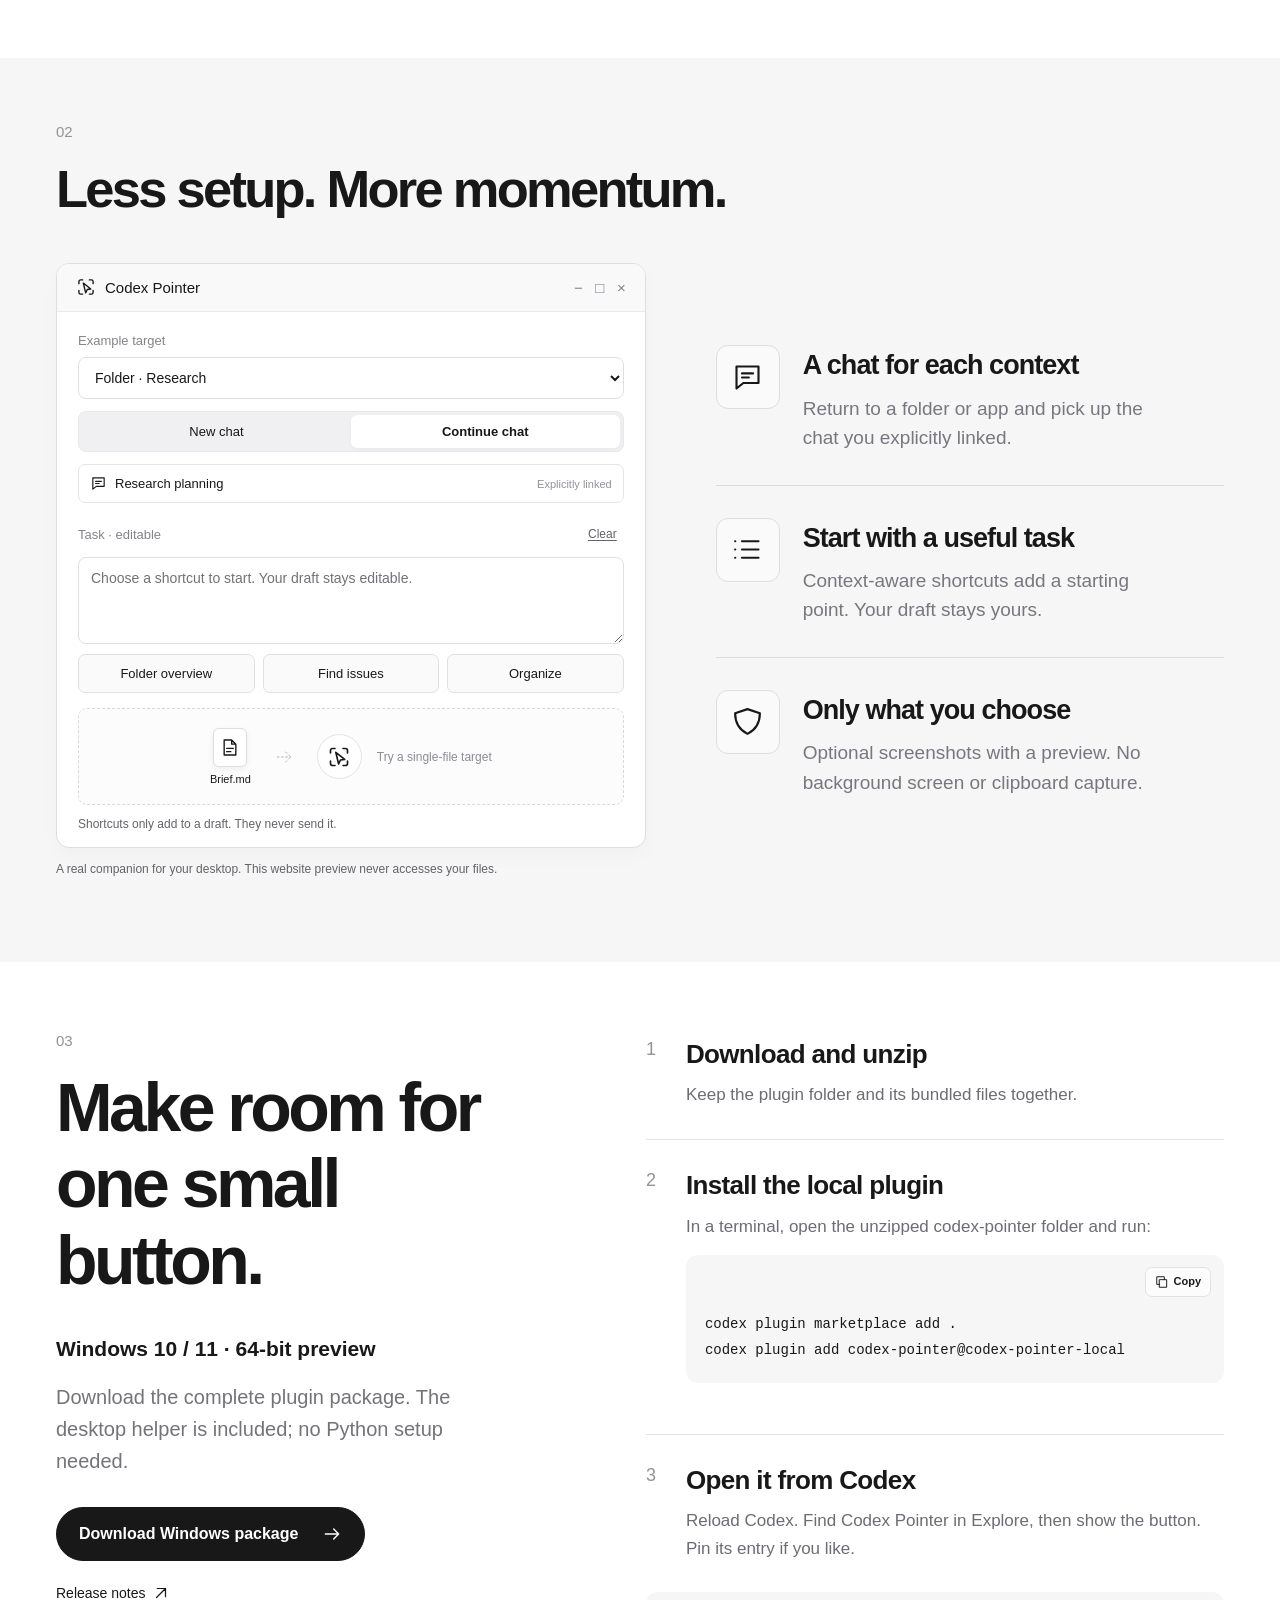
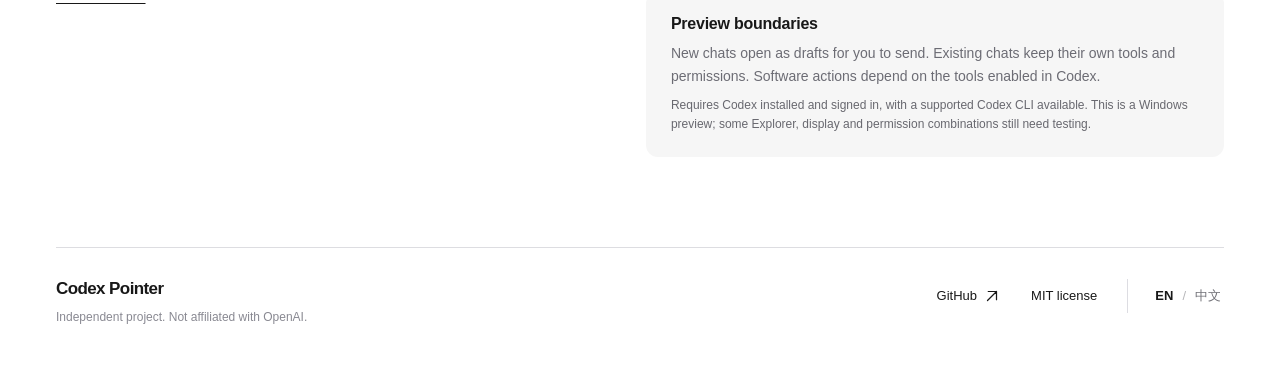
==== commit be7a7501: "Keep target selections collapsed until the circle is clicked" ====
--- a/website/index.html
+++ b/website/index.html
@@ -312,8 +312,8 @@
             </div>
             <h3 data-i18n="stepOneTitle">Point to your target</h3>
             <p data-i18n="stepOneBody">
-              Drag the floating button onto a window or folder. Or drop a single
-              local file onto it.
+              Drag the button onto a window or folder, or drop one local file or
+              folder onto it. Release to select; the panel stays closed.
             </p>
           </article>
           <article class="step">
@@ -330,8 +330,8 @@
             </div>
             <h3 data-i18n="stepTwoTitle">Say what you need</h3>
             <p data-i18n="stepTwoBody">
-              Choose a new or linked chat. Write a task, or start with a
-              shortcut.
+              Click the circle to open your selected target. Choose a chat and
+              write a task, or use a shortcut. Click again to collapse.
             </p>
           </article>
           <article class="step">
